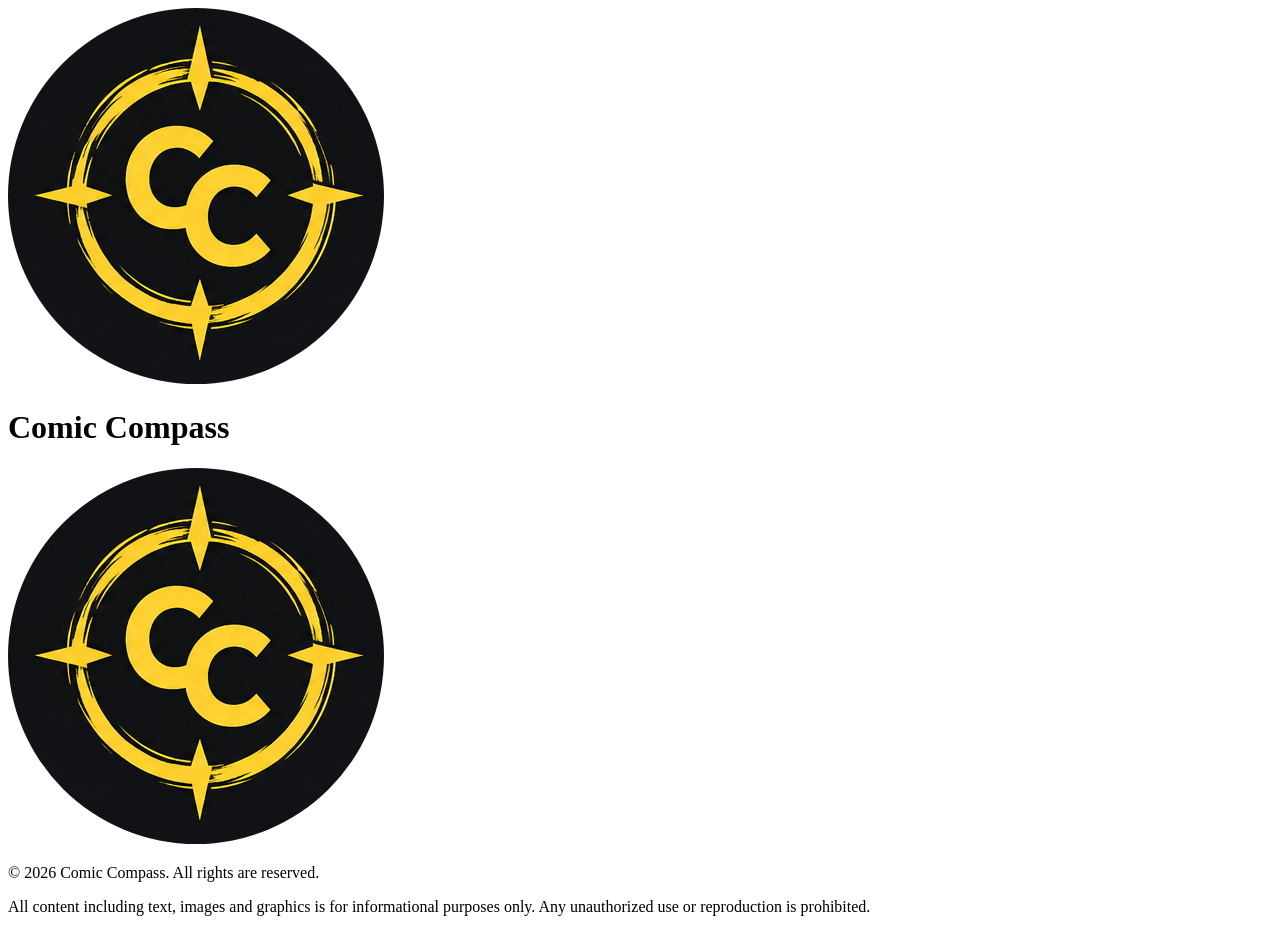
==== characters.html @ d15961dc "Base pages created" ====
<!DOCTYPE html>
<html lang="en">
<head>
    <meta charset="UTF-8">
    <meta name="viewport" content="width=device-width, initial-scale=1.0">
    <title>Characters - Comic Compass</title>
    <link rel="stylesheet" href="CSS/style.css">
    <script src="JS/navigation.js" defer></script>
</head>
<body>
    <header>
        <div class="logo-title">
           <img src="images/ComicCompass_Logo.png" alt="Comic Compass Logo">
            <h1>Comic Compass</h1> 
        </div>
    </header>

    <main>

    </main>

    <footer>
        <img src="images/ComicCompass_Logo.png" alt="Comic Compass Logo">
        <p>© 2026 Comic Compass. All rights are reserved.</p>
        <p>All content including text, images and graphics is for informational purposes only. Any unauthorized use or reproduction is prohibited.</p>
    </footer>  
</body>
</html>
---- CSS/style.css ----
img {
     border-radius: 50%;
}
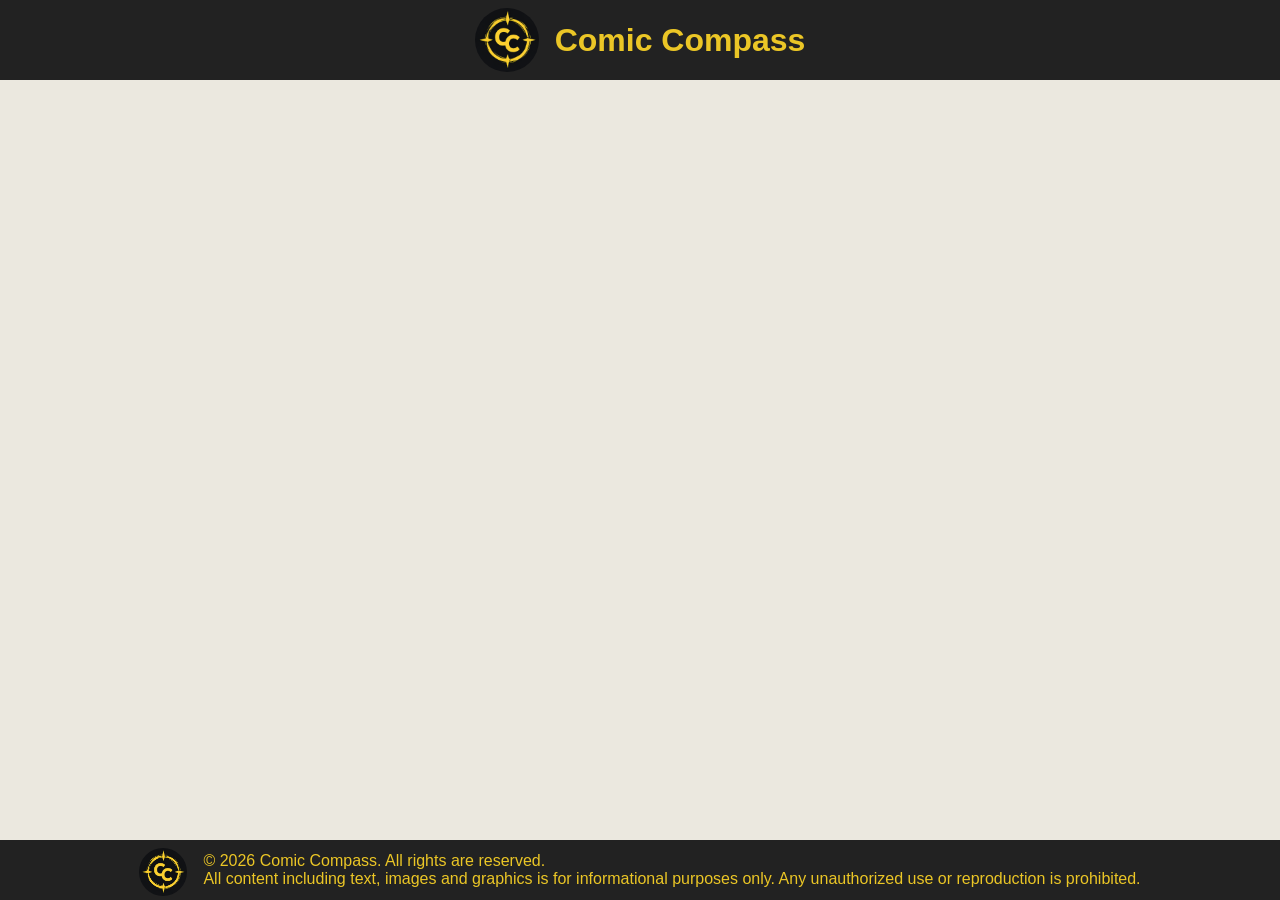
==== commit cc6f92ee: "Header and Footer content added" ====
--- a/characters.html
+++ b/characters.html
@@ -20,9 +20,16 @@
     </main>
 
     <footer>
-        <img src="images/ComicCompass_Logo.png" alt="Comic Compass Logo">
-        <p>© 2026 Comic Compass. All rights are reserved.</p>
-        <p>All content including text, images and graphics is for informational purposes only. Any unauthorized use or reproduction is prohibited.</p>
-    </footer>  
+        <div class="footer-content">
+            <div class="footer-img">
+                <img src="images/ComicCompass_Logo.png" alt="Comic Compass Logo">
+            </div>
+
+            <div class="footer-txt">
+                <p>© 2026 Comic Compass. All rights are reserved.</p>
+                <p>All content including text, images and graphics is for informational purposes only. Any unauthorized use or reproduction is prohibited.</p> 
+            </div>         
+        </div>
+    </footer>    
 </body>
 </html>
--- a/CSS/style.css
+++ b/CSS/style.css
@@ -1,3 +1,50 @@
-img {
-     border-radius: 50%;
-}+* {
+    padding: 0;
+    margin: 0;
+    font-family: Arial, Helvetica, sans-serif;
+}
+
+body {
+    background-color: #EBE8DF;
+    margin: 0;
+    min-height: 100dvh; /* Dynamic viewport height to prevent mobile browser glitches */
+    display: grid;
+    grid-template-rows: auto 1fr auto; /* Header, Main Content, Footer */
+}
+
+.logo-title {
+    background-color: #222222;
+    color: #EBC626;   
+    display: flex;
+    align-items: center;
+    justify-content: center;
+    gap: 1rem; 
+}
+
+.logo-title img {
+    border-radius: 50%;
+    margin-top: 0.5rem;
+    margin-bottom: 0.5rem;
+    height: 4rem;
+    width: 4rem;
+}
+
+footer {
+    background-color: #222222;
+    color: #EBC626;
+}
+
+footer img {
+    margin-top: 0.5rem;
+    border-radius: 50%;
+    height: 3rem;
+    width: 3rem;
+}
+
+.footer-content {
+    display: flex;
+    align-items: center;
+    justify-content: center;
+    gap: 1rem;
+}
+
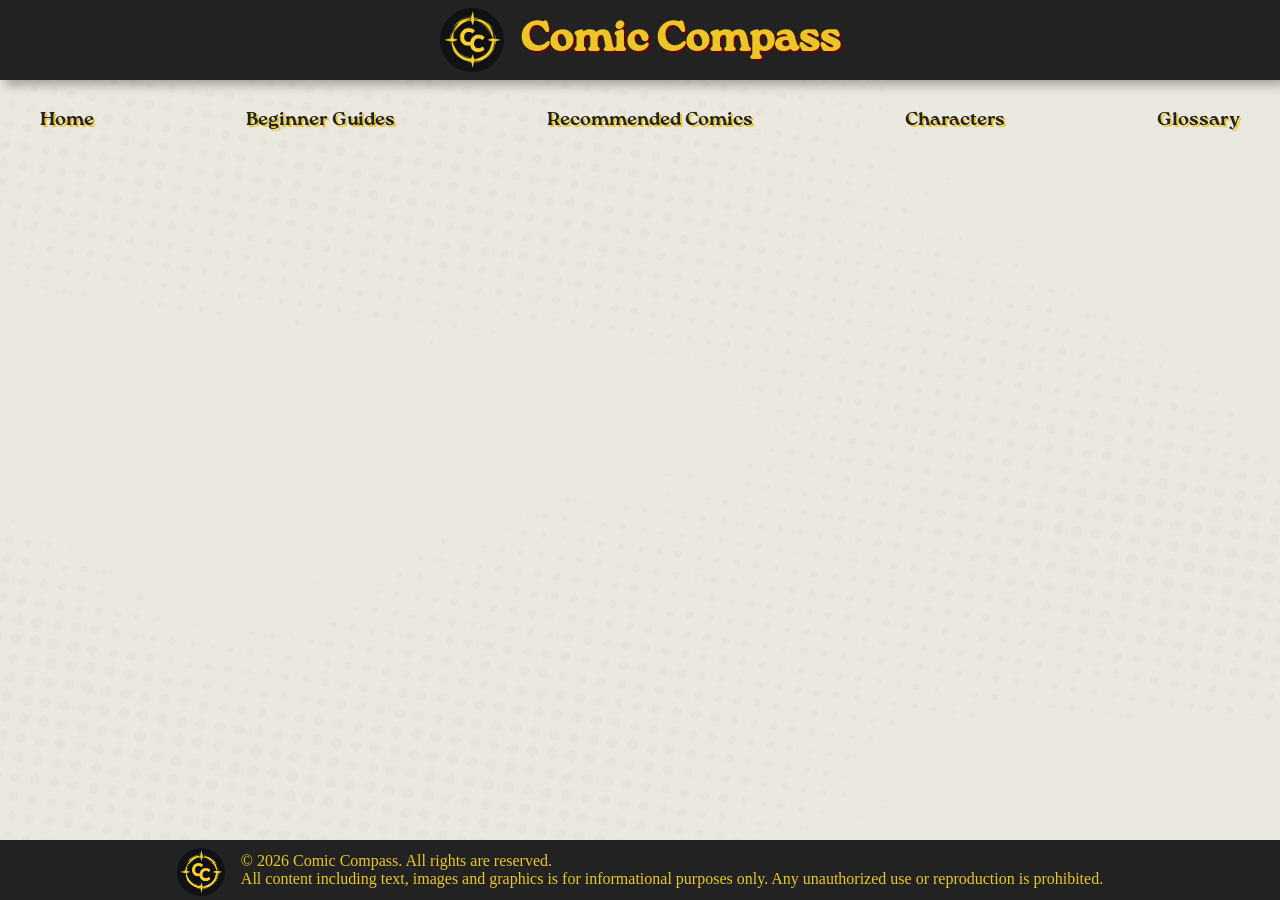
==== commit b447e170: "Nav and Home Page Implemented" ====
--- a/characters.html
+++ b/characters.html
@@ -7,12 +7,17 @@
     <link rel="stylesheet" href="CSS/style.css">
     <script src="JS/navigation.js" defer></script>
 </head>
+
 <body>
+    <div class="background-img"></div>
+
     <header>
         <div class="logo-title">
            <img src="images/ComicCompass_Logo.png" alt="Comic Compass Logo">
             <h1>Comic Compass</h1> 
         </div>
+
+        <nav class="nav-bar"></nav>
     </header>
 
     <main>
--- a/CSS/style.css
+++ b/CSS/style.css
@@ -1,7 +1,31 @@
+@font-face {
+  font-family: 'RocaOneBold';
+  src: url('../assets/fonts/roca-one-bold.ttf') format('truetype');
+}
+
+@font-face {
+  font-family: 'InterBlack';
+  src: url('../assets/fonts/Inter-Black.woff2') format('woff2');
+}
+
+@font-face {
+  font-family: 'InterMedium';
+  src: url('../assets/fonts/Inter-Medium.woff2') format('woff2');
+}
+
+@font-face {
+  font-family: 'InterRegular';
+  src: url('../assets/fonts/Inter-Regular.woff2') format('woff2');
+}
+
+@font-face {
+  font-family: 'InterSemiBold';
+  src: url('../assets/fonts/Inter-SemiBold.woff2') format('woff2');
+}
+
 * {
     padding: 0;
     margin: 0;
-    font-family: Arial, Helvetica, sans-serif;
 }
 
 body {
@@ -12,13 +36,30 @@
     grid-template-rows: auto 1fr auto; /* Header, Main Content, Footer */
 }
 
+.background-img {
+    opacity: 2%;
+    position: fixed;
+    top: 0;
+    left: 0;
+    width: 100vw;
+    height: 100vh;
+    background-image: url("../images/279.jpg");
+    background-size: cover;
+    background-position: center;
+    z-index: -1;
+}
+
 .logo-title {
     background-color: #222222;
+    font-size: 1.3rem;
+    font-family: 'RocaOneBold', sans-serif;
+    text-shadow: 2px 2px 0 #6b0000;
     color: #EBC626;   
     display: flex;
     align-items: center;
     justify-content: center;
     gap: 1rem; 
+    box-shadow: 5px 5px 10px rgba(0, 0, 0, 0.3);
 }
 
 .logo-title img {
@@ -27,6 +68,100 @@
     margin-bottom: 0.5rem;
     height: 4rem;
     width: 4rem;
+}
+
+.nav-bar {
+    margin-top: 1rem;
+    margin-bottom: 2rem;
+    display: flex;
+    justify-content: center;
+    gap: 7rem;
+}
+
+.nav-link {
+    position: relative;
+    text-decoration: none;
+    font-family: 'RocaOneBold', sans-serif;
+    font-size: 1.2rem;
+    color: #222222;
+    text-shadow: 2px 2px 0 #EBC626;
+    display: inline-block;
+    padding: 10px 20px; 
+    border-radius: 20px;
+    
+}
+
+/* Hidden bubble
+/
+/
+/
+/
+/
+/
+/
+/ */
+.nav-link::before {
+    content: "";
+    position: absolute;
+
+    width: 180px;
+    height: 100px;
+
+    background-image: url("../images/SpeechBubble.png");
+    background-size: contain;
+    background-repeat: no-repeat;
+    background-position: center;
+
+    top: 50%;
+    left: 50%;
+    transform: translate(-50%, -50%) scale(0);
+
+    opacity: 0;
+    transition: 0.2s ease;
+
+    z-index: -1;
+}
+
+/* Show bubble on hover */
+.nav-link:hover::before {
+    opacity: 1;
+    transform: translate(-50%, -50%) scale(1);
+}
+/*
+/
+/
+/
+/
+/
+/
+*/
+
+
+#hero-home {
+    padding: 2rem;
+    display: flex;
+    align-items: center;
+    justify-content: center;
+    gap: 3rem;
+}
+
+#home-img img {
+    margin-top: 0.5rem;
+    margin-right: 0.5rem;
+    height: auto;
+    width: 30rem;
+}
+
+.hero-bold {
+    font-family: 'InterBlack', sans-serif;
+    font-size: 2.5rem;
+    margin-bottom: 1rem;
+}
+
+.hero-normal {
+    font-family: 'InterMedium', sans-serif;
+    font-size: 1.5rem;
+    margin-bottom: 1rem;
 }
 
 footer {
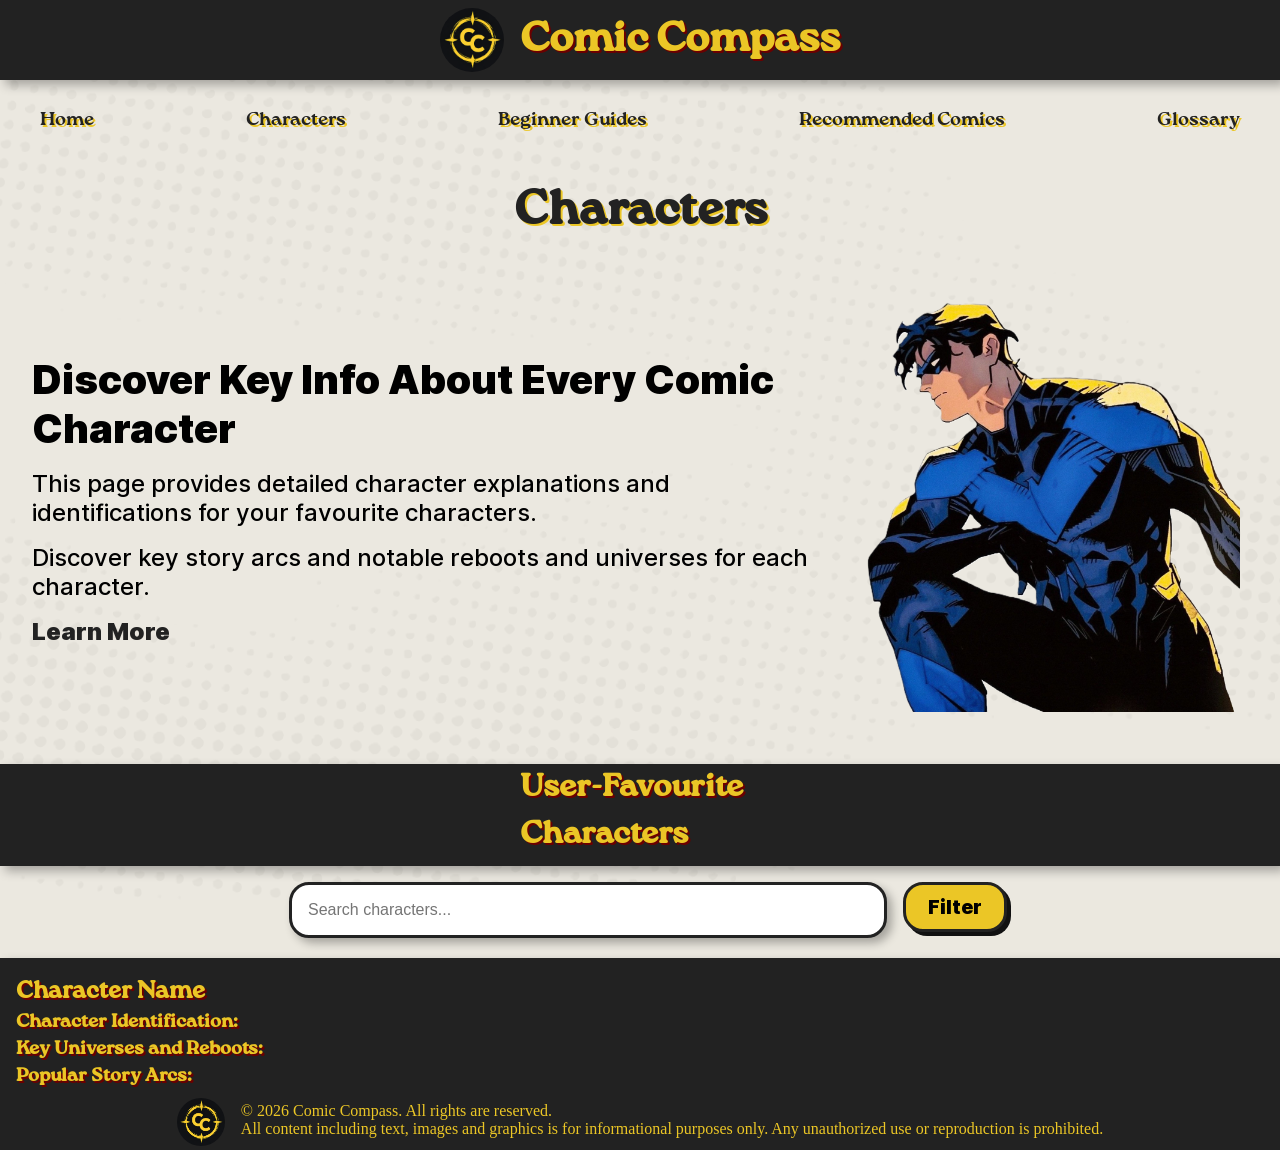
==== commit ab17c650: "All 5 pages visually designed with 2 features added" ====
--- a/characters.html
+++ b/characters.html
@@ -18,10 +18,76 @@
         </div>
 
         <nav class="nav-bar"></nav>
+
+        <section>
+
+            <h2 class="heading-style-2" id="char-pg-title">Characters</h2>
+
+            <div class="hero-section" id="hero-home">
+
+                <div class="hero-txt" id="home-txt">
+                    <p class="hero-bold">Discover Key Info About Every Comic Character</p>
+                    <p class="hero-normal">This page provides detailed character explanations and identifications for your favourite characters.</p> 
+                    <p class="hero-normal">Discover key story arcs and notable reboots and universes for each character.</p>
+                    <a href="index.html">Learn More</a>
+                </div>  
+
+                <div class="hero-img" id="charsPage-img">
+                    <img src="images/nightwing.png" alt="Nightwing Pose Image">
+                </div>
+            </div>
+        </section>
     </header>
 
     <main>
 
+        <section class="popular-chars">
+            <div class="container1">
+                <div id="pop-chars-title">
+                    <h2 class="heading-style-1">User-Favourite Characters</h2>
+                </div>
+
+                <div class="card-grid">
+                    <div class="card">
+                        <div class="card-img">                    
+                        </div>
+                        <h3></h3>
+                    </div>
+                </div>
+            </div>
+        </section>
+
+        <section class="character-tools">
+            <div class="search-bar">
+                <input class="search-input" type="text" placeholder="Search characters...">
+
+                <div class="filter-buttons">
+                    <button>Filter</button>
+                </div>
+            </div>
+        </section>
+
+        <section class="character-id">
+            <div class="container">
+                <div class="character-card">
+                    <div class="char-name">
+                        <h2>Character Name</h2>
+                    </div>
+
+                    <div class="char-id-title">
+                        <h3>Character Identification:</h3>
+                    </div>
+
+                    <div class="key-universes">
+                        <h3>Key Universes and Reboots:</h3>
+                    </div>
+
+                    <div class="story-arcs">
+                        <h3>Popular Story Arcs:</h3>
+                    </div>
+                </div>
+            </div>
+        </section>
     </main>
 
     <footer>
--- a/CSS/style.css
+++ b/CSS/style.css
@@ -37,7 +37,7 @@
 }
 
 .background-img {
-    opacity: 2%;
+    opacity: 3%;
     position: fixed;
     top: 0;
     left: 0;
@@ -136,9 +136,11 @@
 /
 */
 
+/* Home Page & Partial Universal Styling */
 
 #hero-home {
     padding: 2rem;
+    margin-bottom: 1rem;
     display: flex;
     align-items: center;
     justify-content: center;
@@ -164,6 +166,46 @@
     margin-bottom: 1rem;
 }
 
+#home-txt a {
+    text-decoration: none;
+    color: #222222;
+    font-family: 'InterBlack', sans-serif;
+    font-size: 1.5rem;
+}
+
+.container1 {
+    background-color: #222222;
+    box-shadow: 5px 5px 10px rgba(0, 0, 0, 0.3);
+    margin-bottom: 1rem;
+    height: auto;
+    display: flex;
+    justify-content: center;
+    align-items: center;
+}
+
+.container2 {
+    background-color: none;
+    height: auto;
+    padding-left: 0.5rem;
+    margin-bottom: 1rem;
+}
+
+.heading-style-1 {
+    font-family: 'RocaOneBold', sans-serif;
+    font-size: 2rem;
+    color: #EBC626;
+    text-shadow: 2px 2px 0 #6b0000;
+    margin-bottom: 0.5rem;
+}
+
+.heading-style-2 {
+    font-family: 'RocaOneBold', sans-serif;
+    font-size: 2rem;
+    color: #222222;
+    text-shadow: 2px 2px 0 #EBC626;
+    margin-bottom: 0.5rem;
+}
+
 footer {
     background-color: #222222;
     color: #EBC626;
@@ -183,3 +225,255 @@
     gap: 1rem;
 }
 
+/*/////////////////////////////////////////////*/
+
+
+/* Characters Page & Partial Universal Styling */
+
+#char-pg-title {
+    font-size: 3rem;
+    display: flex;
+    justify-content: center;
+}
+
+#charsPage-img img {
+    margin-top: 0.5rem;
+    margin-right: 0.5rem;
+    height: auto;
+    width: 24rem;
+}
+
+#pop-chars-title {
+    width: 15rem;
+}
+
+.search-bar {
+    display: flex;
+    justify-content: center;
+    gap: 16px;
+}
+
+.search-input {
+    width: 35rem;
+    padding: 16px;
+    border: 3px solid #222222;
+    border-radius: 20px;
+    box-shadow: 5px 5px 10px rgba(0, 0, 0, 0.3);
+    font-size: 1rem;
+    margin-left: 1rem;
+    margin-bottom: 20px;
+}
+
+.filter-buttons {
+    display: flex;
+    gap: 16px;
+    flex-wrap: wrap;
+}
+
+.filter-buttons button {
+    background: #EBC626;
+    border: 3px solid #222222;
+    border-radius: 20px;
+    height: 50px;
+    padding: 12px 22px;
+    font-family: 'InterBlack', sans-serif;
+    font-size: 1.2rem;
+    cursor: pointer;
+    box-shadow: 4px 4px 0 #111;
+    display: flex;
+    justify-content: center;
+    align-items: center;
+}
+
+.container {
+    background-color: #222222;
+    box-shadow: 5px 5px 10px rgba(0, 0, 0, 0.3);
+    height: auto;
+}
+
+.character-card  {
+    padding-top: 1rem;
+    margin-left: 1rem;
+    font-family: 'RocaOneBold', sans-serif;
+    color: #EBC626;
+    text-shadow: 2px 2px 0 #6b0000;
+}
+/*/////////////////////////////////////////////*/
+
+
+/* Beginner Guides Page & Partial Universal Styling */
+#hero-guides {
+    background-color: #222222;
+    color: #EBC626;
+    padding: 2rem;
+    margin-bottom: 1rem;
+    margin-top: 1rem;
+    margin-right: 2rem;
+    display: flex;
+    align-items: center;
+    justify-content: center;
+    gap: 3rem;
+    box-shadow: 5px 5px 10px rgba(0, 0, 0, 0.3);
+}
+
+#guidesPage-img img {
+    margin-top: 0.5rem;
+    margin-right: 0.5rem;
+    height: auto;
+    width: 20rem;   
+}
+
+#hero-guides a {
+    color: #EBC626;
+}
+
+#guides-container {
+    display: flex;
+    justify-content: center;
+    align-items: center;
+}
+
+.guides-tools {
+    background-color: #222222;
+    padding-top: 2rem;
+}
+
+.char-guide {
+    background-color: #222222;
+}
+
+#guide-name {
+    display: flex;
+    justify-content: center;
+    align-items: center;
+}
+/*/////////////////////////////////////////////*/
+
+
+/* Recommendations Page & Partial Universal Styling */
+#hero-recommend {
+    padding: 2rem;
+    margin-bottom: 1rem;
+    display: flex;
+    align-items: center;
+    justify-content: center;
+    gap: 3rem;
+}
+
+#recommend-img img {
+    margin-top: 0.5rem;
+    margin-right: 0.5rem;
+    height: auto;
+    width: 33rem;
+}
+
+#recommend-container {
+    padding-left: 2rem;
+    height: auto;
+}
+
+#recommend-container h2 {
+    width: 10rem;
+}
+
+.grid-container {
+    background-color: #222222;
+    box-shadow: 5px 5px 10px rgba(0, 0, 0, 0.3);
+    margin-bottom: 1rem;
+    height: auto;
+}
+
+#r-grid-heading {
+    display: flex;
+    justify-content: center;
+    align-items: center;
+}
+
+#r-list-title {
+    font-family: 'RocaOneBold', sans-serif;
+    font-size: 1.2rem;
+    color: #EBC626;
+    text-shadow: 2px 2px 0 #6b0000;
+    margin-bottom: 0.5rem;   
+    margin-left: 2rem; 
+}
+/*/////////////////////////////////////////////*/
+
+/* Glossary Page & Partial Universal Styling */
+#hero-glossary {
+    background-color: #222222;
+    color: #EBC626;
+    padding: 2rem;
+    margin-bottom: 1rem;
+    margin-top: 1rem;
+    margin-left: 2rem;
+    display: flex;
+    align-items: center;
+    justify-content: center;
+    gap: 3rem;
+    box-shadow: 5px 5px 10px rgba(0, 0, 0, 0.3);
+}
+
+#glossaryPage-img img {
+    margin-top: 0.5rem;
+    margin-right: 0.5rem;
+    height: auto;
+    width: 13rem;   
+}
+
+#glossaryPage-img-radiant img {
+    margin-top: 0.5rem;
+    margin-right: 0.5rem;
+    height: auto;
+    width: 20rem;    
+}
+
+#hero-glossary a {
+    display: flex;
+    color: #EBC626;
+    justify-content: right;
+    align-items: 0;
+}
+
+.glossary-term-section {
+    padding: 1rem 2rem 2rem;
+}
+
+.glossary-term-grid {
+    display: flex;
+    justify-content: center;
+    flex-wrap: wrap;
+    gap: 2rem 5rem;
+}
+
+.glossary-term {
+    background-color: #888888;
+    color: #EBE8DF;
+    border: none;
+    border-radius: 8px;
+    padding: 0.5rem 2rem;
+    font-family: 'RocaOneBold', sans-serif;
+    font-size: 1.3rem;
+    text-shadow: 2px 2px 0 #222222;
+    cursor: pointer;
+}
+
+.glossary-term:hover {
+    background-color: #222222;
+    color: #EBC626;
+}
+
+.glossary-container {
+    display: flex;
+    justify-content: center;
+    align-items: center;
+    background-color: #222222;
+    box-shadow: 5px 5px 10px rgba(0, 0, 0, 0.3);
+    height: auto;
+}
+
+.glossary-container h2 {
+    font-size: 2rem;
+}
+
+/*/////////////////////////////////////////////*/
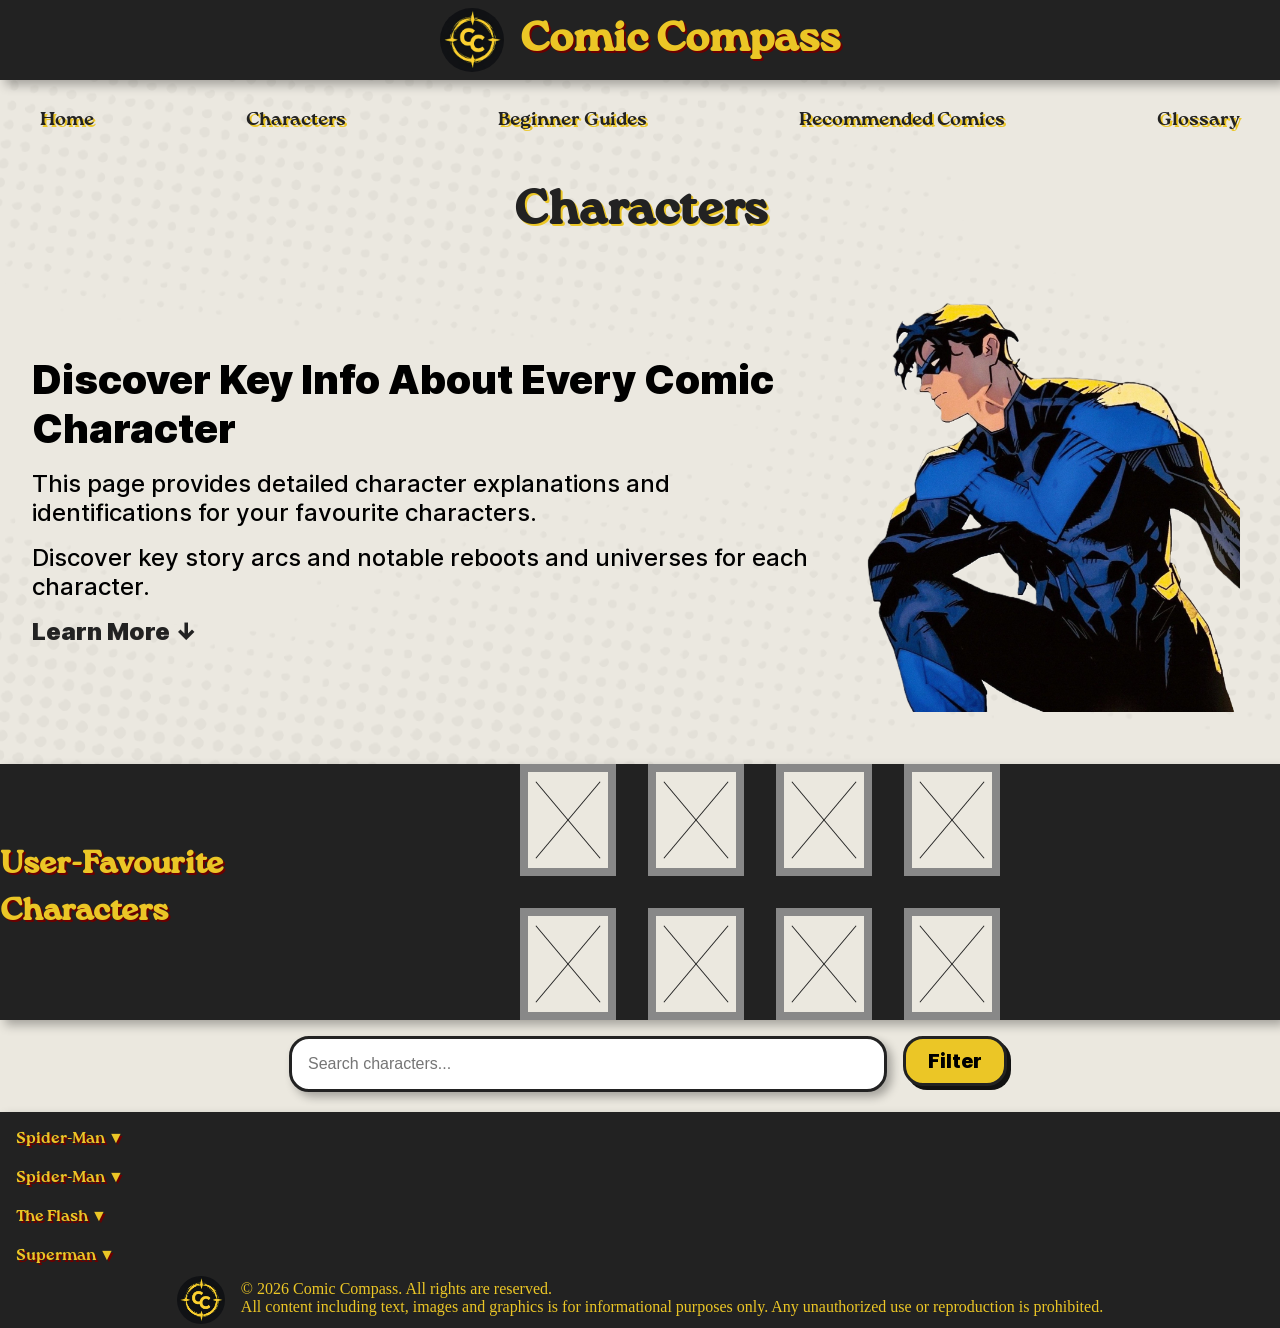
==== commit 56bc2e1c: "All page features complete with 1 page of responsive design left" ====
--- a/characters.html
+++ b/characters.html
@@ -6,6 +6,9 @@
     <title>Characters - Comic Compass</title>
     <link rel="stylesheet" href="CSS/style.css">
     <script src="JS/navigation.js" defer></script>
+    <script src="JS/characters.js" defer></script>
+    <script src="JS/search&filter.js" defer></script>
+    <script src="JS/accordion.js" defer></script>
 </head>
 
 <body>
@@ -29,7 +32,7 @@
                     <p class="hero-bold">Discover Key Info About Every Comic Character</p>
                     <p class="hero-normal">This page provides detailed character explanations and identifications for your favourite characters.</p> 
                     <p class="hero-normal">Discover key story arcs and notable reboots and universes for each character.</p>
-                    <a href="index.html">Learn More</a>
+                    <p id="start-btn1">Learn More &darr;</p>
                 </div>  
 
                 <div class="hero-img" id="charsPage-img">
@@ -47,45 +50,32 @@
                     <h2 class="heading-style-1">User-Favourite Characters</h2>
                 </div>
 
-                <div class="card-grid">
-                    <div class="card">
-                        <div class="card-img">                    
-                        </div>
-                        <h3></h3>
-                    </div>
+                <div class="card-grid" id="pop-char-grid">
+
                 </div>
             </div>
         </section>
 
         <section class="character-tools">
             <div class="search-bar">
-                <input class="search-input" type="text" placeholder="Search characters...">
+                <input class="search-input" type="text" data-search-item=".character-item" placeholder="Search characters...">
 
                 <div class="filter-buttons">
-                    <button>Filter</button>
+                    <button class="filter-toggle" type="button">Filter</button>
+                </div>
+
+                <div class="filter-panel">
+                    <button type="button" data-filter="all">All</button>
+                    <button type="button" data-filter="marvel">Marvel</button>
+                    <button type="button" data-filter="dc">DC</button>
+                    <button type="button" data-filter="image-comics">Image Comics</button>
                 </div>
             </div>
         </section>
 
         <section class="character-id">
-            <div class="container">
-                <div class="character-card">
-                    <div class="char-name">
-                        <h2>Character Name</h2>
-                    </div>
+            <div class="container" id="container-char">
 
-                    <div class="char-id-title">
-                        <h3>Character Identification:</h3>
-                    </div>
-
-                    <div class="key-universes">
-                        <h3>Key Universes and Reboots:</h3>
-                    </div>
-
-                    <div class="story-arcs">
-                        <h3>Popular Story Arcs:</h3>
-                    </div>
-                </div>
             </div>
         </section>
     </main>
--- a/CSS/style.css
+++ b/CSS/style.css
@@ -34,6 +34,10 @@
     min-height: 100dvh; /* Dynamic viewport height to prevent mobile browser glitches */
     display: grid;
     grid-template-rows: auto 1fr auto; /* Header, Main Content, Footer */
+}
+
+html {
+    scroll-behavior: smooth;
 }
 
 .background-img {
@@ -62,6 +66,14 @@
     box-shadow: 5px 5px 10px rgba(0, 0, 0, 0.3);
 }
 
+.logo-title h1:hover {
+    cursor: pointer;
+}
+
+.logo-title img:hover{
+    cursor: pointer;
+}
+
 .logo-title img {
     border-radius: 50%;
     margin-top: 0.5rem;
@@ -166,9 +178,23 @@
     margin-bottom: 1rem;
 }
 
-#home-txt a {
-    text-decoration: none;
+#start-btn1 {
+    cursor: pointer;
     color: #222222;
+    font-family: 'InterBlack', sans-serif;
+    font-size: 1.5rem;
+}
+
+#start-btn2 {
+    cursor: pointer;
+    color: #EBC626;
+    font-family: 'InterBlack', sans-serif;
+    font-size: 1.5rem;
+}
+
+#start-btn:hover {
+    cursor: pointer;
+    color: #4b4b4b;
     font-family: 'InterBlack', sans-serif;
     font-size: 1.5rem;
 }
@@ -223,6 +249,144 @@
     align-items: center;
     justify-content: center;
     gap: 1rem;
+}
+
+
+
+
+
+.section-layout {
+    position: relative;
+    flex-direction: column;
+    padding: 1rem;
+}
+
+.card-grid {
+    width: 100%;
+    display: flex;
+    justify-content: space-around;
+    align-items: center;
+    gap: 2rem;
+}
+
+.card {
+    display: flex;
+    align-items: center;
+    gap: 1rem;
+    max-width: 25rem;
+    transition: transform 0.3s ease;
+    cursor: pointer;
+}
+
+.card:hover {
+    transform: scale(1.2);
+}
+
+.card h3 {
+    font-family: 'InterBlack', sans-serif;
+    font-size: 1.3rem;
+    color: #EBC626;
+}
+
+.container2 .card h3 {
+    color: #222222;
+}
+
+.card-img {
+    height: 6rem;
+    width: 5rem;
+    border: 0.5rem solid #888888;
+    background-color: #EBE8DF;
+    position: relative;
+    flex-shrink: 0;
+}
+
+.card-img::before,
+.card-img::after {
+    content: "";
+    position: absolute;
+    top: 50%;
+    left: 50%;
+    width: 125%;
+    height: 1px;
+    background-color: #222222;
+}
+
+.card-img::before {
+    transform: translate(-50%, -50%) rotate(50deg);
+}
+
+.card-img::after {
+    transform: translate(-50%, -50%) rotate(-50deg);
+}
+
+
+.page-link1 {
+    color: #EBC626;
+    cursor: pointer;
+    display: flex;
+    justify-content: right;
+    align-items: 0;
+    font-family: 'InterMedium', sans-serif;
+    font-size: 1rem;
+    margin-top: 1rem;
+}
+
+.page-link1:hover {
+    color: #836e14;
+}
+
+.page-link2 {
+    color: #222222;
+    cursor: pointer;
+    display: flex;
+    justify-content: right;
+    align-items: 0;
+    font-family: 'InterMedium', sans-serif;
+    font-size: 1rem;
+    margin-top: 1rem;
+}
+
+.page-link2:hover {
+    color: #706f6f;
+}
+
+.recommended-grid {
+    justify-content: center;
+    gap: 8rem;
+}
+
+.character-grid {
+    background-color: #888888;
+    border-radius: 10px;
+    padding: 1rem;
+    width: auto;
+}
+
+.character-grid .card-img {
+    height: 5rem;
+    width: 4rem;
+    border-width: 0.2rem;
+}
+
+#char-card {
+    transition: transform 0.3s ease;
+    cursor: pointer;
+}
+
+#char-card:hover {
+    transform: scale(1.2);
+}
+
+.lingo-section {
+    position: relative;
+    padding: 1rem;
+}
+
+.lingo-section p {
+    font-family: 'InterMedium', sans-serif;
+    font-size: 1rem;
+    margin-bottom: 0.3rem;
 }
 
 /*/////////////////////////////////////////////*/
@@ -298,6 +462,54 @@
     color: #EBC626;
     text-shadow: 2px 2px 0 #6b0000;
 }
+
+#pop-char-grid {
+    display: grid;
+    grid-template-columns: repeat(4, 1fr);
+    gap: 2rem;
+    width: fit-content;
+    margin: 0 auto;
+}
+
+
+#pop-char-grid .card {
+    justify-content: center;
+}
+
+
+
+.character-preview {
+    position: relative;
+    z-index: 1;
+}
+
+.character-tooltip {
+    display: none;
+    position: absolute;
+    left: 80%;
+    top: -50%;
+    width: 220px;
+    background: #EBE8DF;
+    color: #222222;
+    border: 3px solid #222222;
+    padding: 1rem;
+    font-family: 'InterMedium', sans-serif;
+    font-size: 0.9rem;
+    z-index: 100;
+    box-shadow: 4px 4px 0 #222222;
+}
+
+.character-preview:hover .character-tooltip {
+    display: block;
+    z-index: 10;
+}
+
+
+.character-preview:hover {
+    z-index: 50;
+}
+
+
 /*/////////////////////////////////////////////*/
 
 
@@ -347,6 +559,7 @@
     justify-content: center;
     align-items: center;
 }
+
 /*/////////////////////////////////////////////*/
 
 
@@ -396,6 +609,32 @@
     text-shadow: 2px 2px 0 #6b0000;
     margin-bottom: 0.5rem;   
     margin-left: 2rem; 
+}
+
+.recommendation-title {
+    position: relative;
+    display: inline-block;
+}
+
+.recommendation-note {
+    display: none;
+    position: absolute;
+    left: 102%;
+    top: -75%;
+    width: 220px;
+    background-color: #EBE8DF;
+    text-shadow: none;
+    color: #222222;
+    border: 3px solid #222222;
+    padding: 1rem;
+    font-family: 'InterMedium', sans-serif;
+    font-size: 0.9rem;
+    z-index: 100;
+    box-shadow: 4px 4px 0 #EBC626;
+}
+
+.recommendation-title:hover .recommendation-note {
+    display: block;
 }
 /*/////////////////////////////////////////////*/
 
@@ -477,3 +716,64 @@
 }
 
 /*/////////////////////////////////////////////*/
+
+
+
+
+
+
+
+
+
+
+
+
+
+
+
+
+.filter-panel {
+    display: none;
+    margin-top: 1rem;
+    padding: 1rem;
+    border: 3px solid #111;
+    background: white;
+}
+
+.filter-panel-open {
+    display: flex;
+    gap: 1rem;
+    flex-wrap: wrap;
+}
+
+.active-filter {
+    background: #ffd000;
+    font-weight: bold;
+}
+
+
+
+
+
+/*accordion*/
+
+.accordion-toggle {
+    width: 100%;
+    background: none;
+    border: none;
+    color: #EBC626;
+    font-family: 'RocaOneBold', sans-serif;
+    font-size: 1rem;
+    text-align: left;
+    cursor: pointer;
+    text-shadow: 2px 2px 0 #6b0000;
+}
+
+.accordion-content {
+    display: none;
+    margin-top: 1rem;
+}
+
+.accordion-content.accordion-open {
+    display: block;
+}
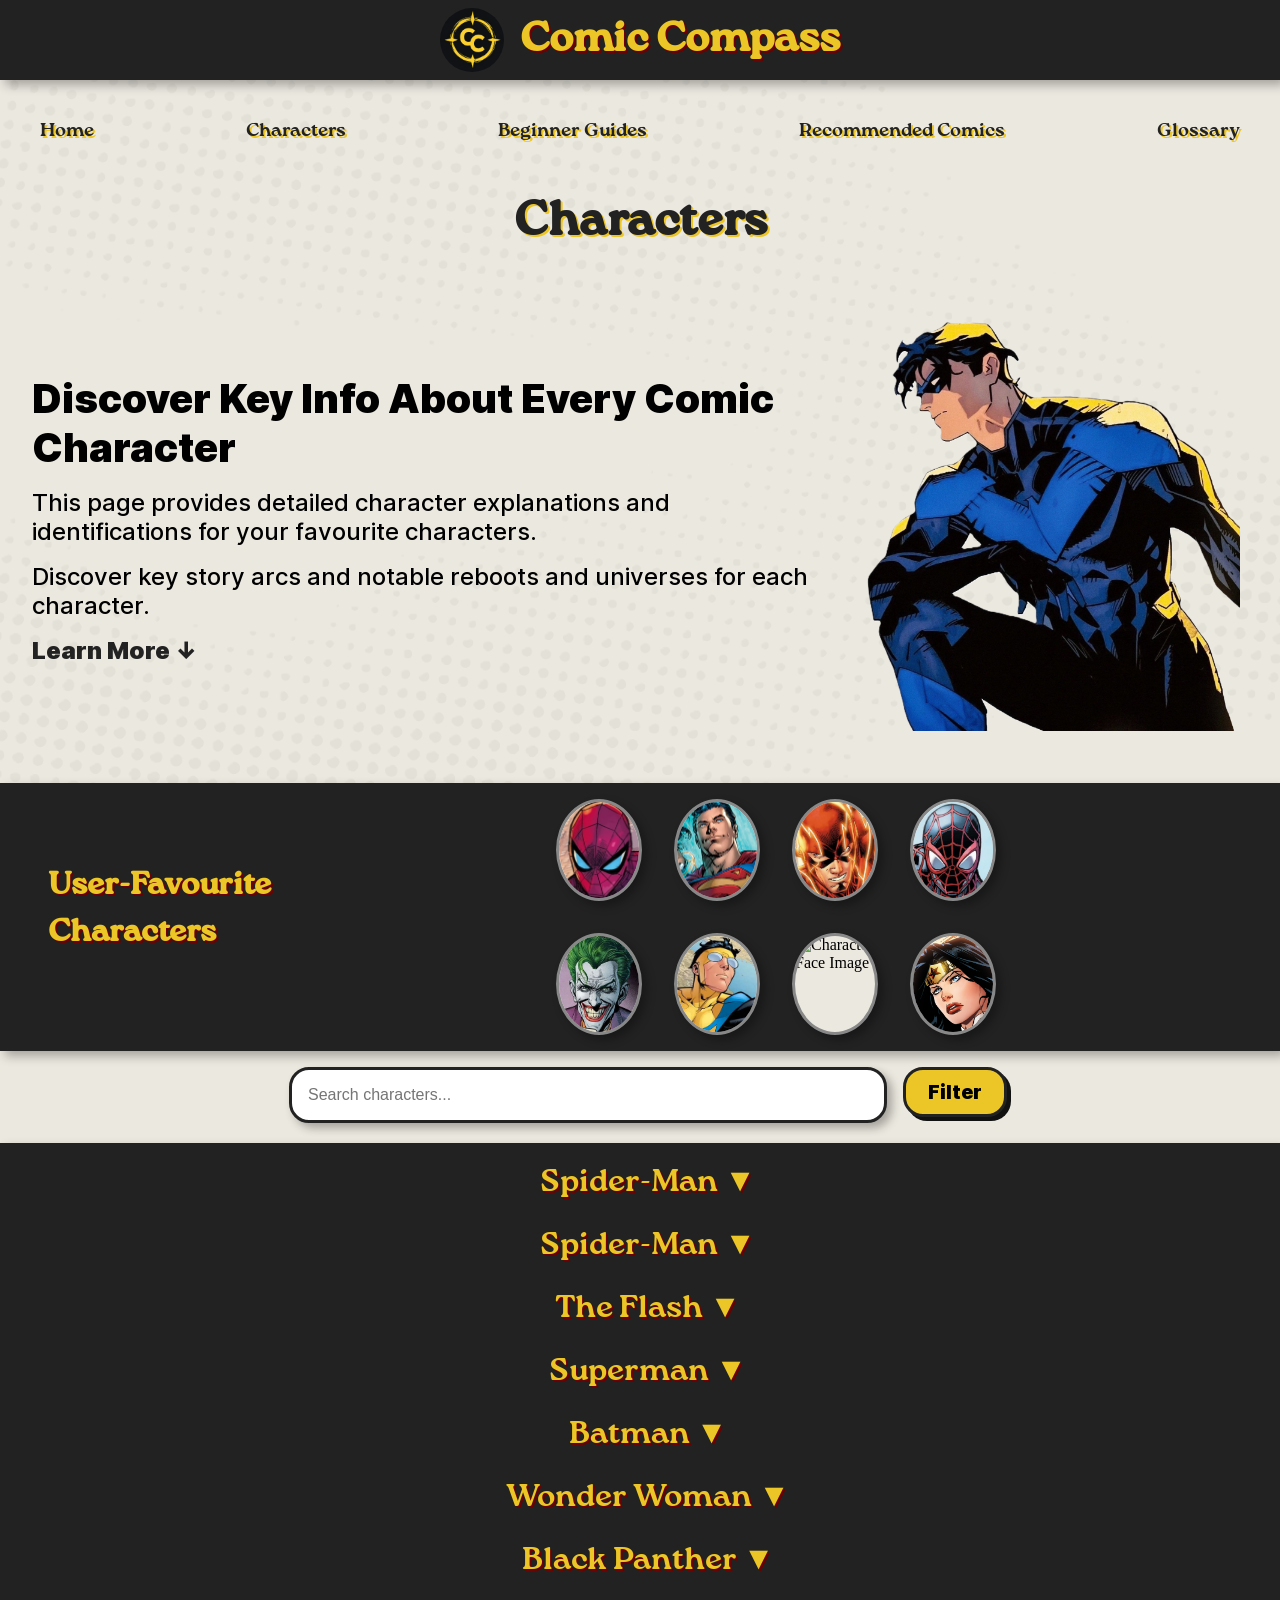
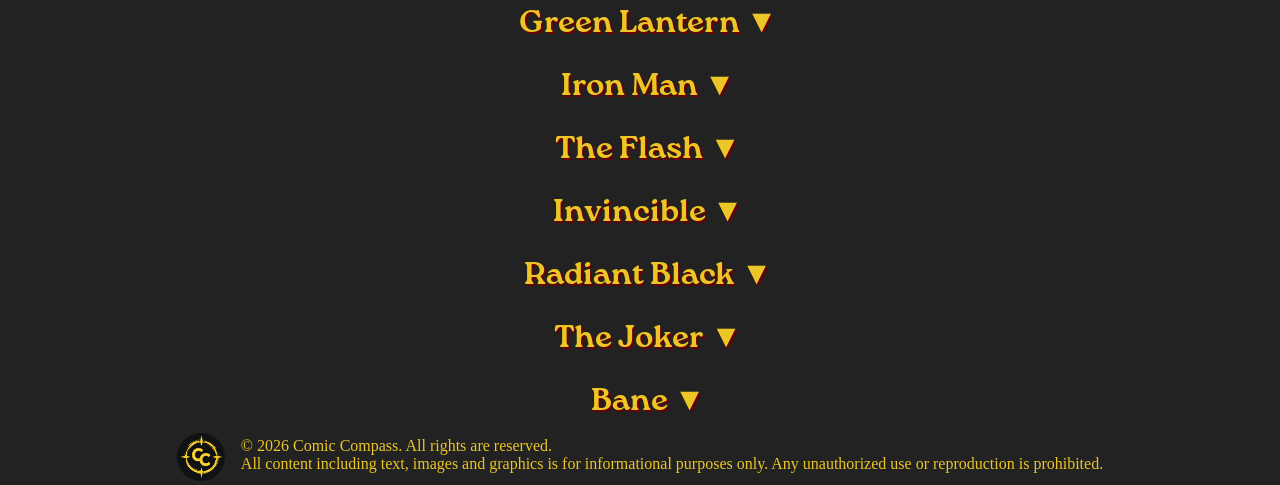
==== commit 3ea54b3d: "Tablet and Mobile Responsive Design added" ====
--- a/characters.html
+++ b/characters.html
@@ -19,6 +19,10 @@
            <img src="images/ComicCompass_Logo.png" alt="Comic Compass Logo">
             <h1>Comic Compass</h1> 
         </div>
+
+        <button class="hamburger-btn">
+            ☰
+        </button>
 
         <nav class="nav-bar"></nav>
 
@@ -69,6 +73,8 @@
                     <button type="button" data-filter="marvel">Marvel</button>
                     <button type="button" data-filter="dc">DC</button>
                     <button type="button" data-filter="image-comics">Image Comics</button>
+                    <button type="button" data-filter="superheroes">Superheroes</button>
+                    <button type="button" data-filter="villians">Villians</button>
                 </div>
             </div>
         </section>
--- a/CSS/style.css
+++ b/CSS/style.css
@@ -64,6 +64,7 @@
     justify-content: center;
     gap: 1rem; 
     box-shadow: 5px 5px 10px rgba(0, 0, 0, 0.3);
+    margin-bottom: 1.7rem;
 }
 
 .logo-title h1:hover {
@@ -80,6 +81,14 @@
     margin-bottom: 0.5rem;
     height: 4rem;
     width: 4rem;
+}
+
+.hamburger-btn {
+    display: none;
+}
+
+.hamburger-btn {
+    cursor: pointer;
 }
 
 .nav-bar {
@@ -103,15 +112,7 @@
     
 }
 
-/* Hidden bubble
-/
-/
-/
-/
-/
-/
-/
-/ */
+
 .nav-link::before {
     content: "";
     position: absolute;
@@ -134,19 +135,11 @@
     z-index: -1;
 }
 
-/* Show bubble on hover */
 .nav-link:hover::before {
     opacity: 1;
     transform: translate(-50%, -50%) scale(1);
 }
-/*
-/
-/
-/
-/
-/
-/
-*/
+
 
 /* Home Page & Partial Universal Styling */
 
@@ -192,17 +185,25 @@
     font-size: 1.5rem;
 }
 
-#start-btn:hover {
+#start-btn1:hover {
     cursor: pointer;
     color: #4b4b4b;
     font-family: 'InterBlack', sans-serif;
     font-size: 1.5rem;
 }
 
+#start-btn2:hover {
+    cursor: pointer;
+    color: #c3a41b;
+    font-family: 'InterBlack', sans-serif;
+    font-size: 1.5rem;
+}
+
 .container1 {
     background-color: #222222;
     box-shadow: 5px 5px 10px rgba(0, 0, 0, 0.3);
     margin-bottom: 1rem;
+    padding: 1rem;
     height: auto;
     display: flex;
     justify-content: center;
@@ -210,9 +211,9 @@
 }
 
 .container2 {
-    background-color: none;
-    height: auto;
-    padding-left: 0.5rem;
+    background-color: transparent;
+    height: auto;
+    padding: 1rem;
     margin-bottom: 1rem;
 }
 
@@ -221,7 +222,7 @@
     font-size: 2rem;
     color: #EBC626;
     text-shadow: 2px 2px 0 #6b0000;
-    margin-bottom: 0.5rem;
+    margin-bottom: 1rem;
 }
 
 .heading-style-2 {
@@ -229,7 +230,7 @@
     font-size: 2rem;
     color: #222222;
     text-shadow: 2px 2px 0 #EBC626;
-    margin-bottom: 0.5rem;
+    margin-bottom: 1rem;
 }
 
 footer {
@@ -251,10 +252,6 @@
     gap: 1rem;
 }
 
-
-
-
-
 .section-layout {
     position: relative;
     flex-direction: column;
@@ -293,33 +290,16 @@
 }
 
 .card-img {
+
     height: 6rem;
     width: 5rem;
-    border: 0.5rem solid #888888;
+    border: 0.2rem solid #888888;
+    border-radius: 50%;
     background-color: #EBE8DF;
+    box-shadow: 5px 5px 10px rgba(0, 0, 0, 0.3);
     position: relative;
     flex-shrink: 0;
 }
-
-.card-img::before,
-.card-img::after {
-    content: "";
-    position: absolute;
-    top: 50%;
-    left: 50%;
-    width: 125%;
-    height: 1px;
-    background-color: #222222;
-}
-
-.card-img::before {
-    transform: translate(-50%, -50%) rotate(50deg);
-}
-
-.card-img::after {
-    transform: translate(-50%, -50%) rotate(-50deg);
-}
-
 
 .page-link1 {
     color: #EBC626;
@@ -357,7 +337,7 @@
 }
 
 .character-grid {
-    background-color: #888888;
+    background-color: #222222;
     border-radius: 10px;
     padding: 1rem;
     width: auto;
@@ -374,8 +354,52 @@
     cursor: pointer;
 }
 
+
+#char-card img {
+    
+    width: 100%;
+    height: 100%;
+    object-fit: cover;
+    display: block;
+    border-radius: 50%;
+}
+
 #char-card:hover {
     transform: scale(1.2);
+}
+
+.guide-card {
+    width: 7rem;
+    height: auto;
+    border: 0.1rem solid #222222;
+    border-radius: 0%;
+    background-color: #EBE8DF;
+    position: relative;
+    flex-shrink: 0;
+}
+
+.guide-card img {
+    width: 100%;
+    height: 100%;
+    object-fit: cover;
+    display: block;
+}
+
+.reading {
+    width: 7rem;
+    height: auto;
+    border: 0.1rem solid #EBE8DF;
+    border-radius: 0%;
+    background-color: #EBE8DF;
+    position: relative;
+    flex-shrink: 0;
+}
+
+.reading img {
+    width: 100%;
+    height: 100%;
+    object-fit: cover;
+    display: block;
 }
 
 .lingo-section {
@@ -383,10 +407,14 @@
     padding: 1rem;
 }
 
+.lingo-section h2 {
+    margin-bottom: 1.5rem;
+}
+
 .lingo-section p {
     font-family: 'InterMedium', sans-serif;
-    font-size: 1rem;
-    margin-bottom: 0.3rem;
+    font-size: 1.1rem;
+    margin-bottom: 0.5rem;
 }
 
 /*/////////////////////////////////////////////*/
@@ -409,6 +437,7 @@
 
 #pop-chars-title {
     width: 15rem;
+    padding-left: 2rem;
 }
 
 .search-bar {
@@ -476,7 +505,14 @@
     justify-content: center;
 }
 
-
+#container-char {
+    width: auto;
+    height: auto;
+    display: flex;
+    justify-content: center;
+    align-items: center;
+    flex-direction: column;
+}
 
 .character-preview {
     position: relative;
@@ -504,9 +540,53 @@
     z-index: 10;
 }
 
-
 .character-preview:hover {
     z-index: 50;
+}
+
+#container-char h3 {
+    font-size: 1.5rem;
+    margin-bottom: 0.7rem;
+}
+
+.char-id-title{
+     margin-bottom: 1rem;
+}
+
+.char-id-title p {
+    font-family: 'InterMedium', sans-serif;
+    text-shadow: none;
+    padding-left: 1rem;
+    margin-bottom: 0.3rem;
+}
+
+.key-universes {
+    margin-bottom: 1rem;
+}
+
+.key-universes p {
+    font-family: 'InterMedium', sans-serif;
+    text-shadow: none;
+    padding-left: 1rem;
+    margin-bottom: 0.3rem;
+}
+
+.story-arcs {
+    margin-bottom: 1.5rem;
+}
+
+.story-arcs li {
+    font-family: 'InterMedium', sans-serif;
+    font-size: 1.2rem;
+    text-shadow: none;
+    padding-left: 1rem;
+    margin-bottom: 0.3rem;
+}
+
+.selected-card {
+    border: 4px solid #EBC626;
+    border-radius: 10px;
+    transition: 0.3s ease;
 }
 
 
@@ -558,6 +638,45 @@
     display: flex;
     justify-content: center;
     align-items: center;
+}
+
+#container-guides {
+    width: auto;
+    height: auto;
+    display: flex;
+    justify-content: center;
+    align-items: center;
+    flex-direction: column;
+}
+
+#container-guides h3 {
+    font-size: 1.5rem;
+    margin-bottom: 0.7rem;
+}
+
+.char-intro {
+    margin-bottom: 1rem;
+}
+
+.char-intro p {
+    font-family: 'InterMedium', sans-serif;
+    font-size: 1.1rem;
+    text-shadow: none;
+    padding-left: 1rem;
+    margin-bottom: 0.3rem;
+}
+
+.beginner-guide {
+    padding: 1.3rem;
+    margin-bottom: 2rem;
+}
+
+.beginner-guide li {
+    font-family: 'InterMedium', sans-serif;
+    font-size: 1.2rem;
+    text-shadow: none;
+    padding-left: 1rem;
+    margin-bottom: 1rem;
 }
 
 /*/////////////////////////////////////////////*/
@@ -763,8 +882,7 @@
     border: none;
     color: #EBC626;
     font-family: 'RocaOneBold', sans-serif;
-    font-size: 1rem;
-    text-align: left;
+    font-size: 2rem;
     cursor: pointer;
     text-shadow: 2px 2px 0 #6b0000;
 }
@@ -776,4 +894,434 @@
 
 .accordion-content.accordion-open {
     display: block;
+}
+
+
+
+/* ================================================= */
+/* TABLET RESPONSIVE DESIGN */
+/* ================================================= */
+
+@media (max-width: 768px) {
+
+    /* ===================================== */
+    /* GLOBAL */
+    /* ===================================== */
+
+    .nav-bar {
+        gap: 1.5rem;
+        margin-bottom: 1rem;
+    }
+
+    .nav-link {
+        font-size: 1rem;
+        padding: 8px 16px;
+    }
+
+    .heading-style-1 {
+        font-size: 1.8rem;
+    }
+
+    .heading-style-2 {
+        font-size: 1.8rem;
+    }
+
+    .card-grid {
+        gap: 1rem;
+    }
+
+    .card {
+        max-width: 16rem;
+    }
+
+    .card h3 {
+        font-size: 1rem;
+    }
+
+    .card-img {
+        width: 4rem;
+        height: 5rem;
+    }
+
+    .footer-content {
+        flex-wrap: wrap;
+        text-align: center;
+    }
+
+    .search-bar {
+        flex-wrap: wrap;
+    }
+
+    .search-input {
+        width: 15rem;
+        height: auto;
+    }
+
+    /* ===================================== */
+    /* HOME PAGE */
+    /* ===================================== */
+
+    #hero-home {
+        padding: 1rem;
+        gap: 1rem;
+    }
+
+    #home-img img {
+        width: 22rem;
+    }
+
+    .hero-bold {
+        font-size: 2rem;
+    }
+
+    .hero-normal {
+        font-size: 1.1rem;
+    }
+
+    .recommended-grid {
+        gap: 3rem;
+    }
+
+    /* Popular Characters Section */
+
+    .character-grid {
+        display: grid;
+        grid-template-columns: repeat(4, auto);
+        justify-content: center;
+        gap: 1rem;
+    }
+
+    .guide-card {
+        width: 5rem;
+        height: auto;
+    }
+
+    .reading {
+        width: 5rem;
+        height: auto;
+    }
+
+    /* ===================================== */
+    /* CHARACTERS PAGE */
+    /* ===================================== */
+
+    #char-pg-title {
+        font-size: 2.5rem;
+    }
+
+    #charsPage-img img {
+        width: 18rem;
+    }
+
+    #pop-chars-title {
+        width: 10rem;
+    }
+
+    .character-card {
+        padding-right: 1rem;
+    }
+
+    /* ===================================== */
+    /* BEGINNER GUIDES PAGE */
+    /* ===================================== */
+
+    #hero-guides {
+        gap: 1rem;
+        padding: 1rem;
+    }
+
+    #guidesPage-img img {
+        width: 14rem;
+    }
+
+    #guides-container {
+        padding: 1rem;
+    }
+
+    /* ===================================== */
+    /* RECOMMENDATIONS PAGE */
+    /* ===================================== */
+
+    #hero-recommend {
+        gap: 1rem;
+        padding: 1rem;
+    }
+
+    #recommend-img img {
+        width: 22rem;
+    }
+
+    #recommend-container {
+        padding-left: 1rem;
+    }
+
+    .grid-container {
+        padding: 1rem;
+    }
+
+    /* ===================================== */
+    /* GLOSSARY PAGE */
+    /* ===================================== */
+
+    #hero-glossary {
+        gap: 1rem;
+        padding: 1rem;
+        margin-left: 1rem;
+        margin-right: 1rem;
+    }
+
+    #glossaryPage-img img {
+        width: 10rem;
+    }
+
+    #glossaryPage-img-radiant img {
+        width: 14rem;
+    }
+
+    .glossary-term-grid {
+        gap: 1rem 2rem;
+    }
+
+    .glossary-term {
+        font-size: 1rem;
+        padding: 0.5rem 1rem;
+    }
+
+    .glossary-container {
+        padding: 1rem;
+    }
+}
+
+/* ================================================= */
+/* MOBILE RESPONSIVE DESIGN */
+/* ================================================= */
+
+@media (max-width: 480px) {
+
+    /* ===================================== */
+    /* GLOBAL */
+    /* ===================================== */
+
+    .logo-title {
+        flex-direction: column;
+        gap: 0.5rem;
+        padding: 0.5rem;
+        text-align: center;
+    }
+
+    .logo-title h1 {
+        font-size: 2rem;
+    }
+
+    .hamburger-btn {
+        display: block;
+        font-size: 2rem;
+        background: none;
+        border: none;
+        cursor: pointer;
+        margin: 0 auto;
+    }
+
+    .nav-bar {
+        display: none;
+        flex-direction: column;
+        align-items: center;
+        gap: 1rem;
+    }
+
+    .nav-bar.nav-open {
+        display: flex;
+    }
+
+    .nav-bar {
+        gap: 1rem;
+        flex-wrap: wrap;
+        justify-content: center;
+    }
+
+    .nav-link {
+        width: 40%;
+        text-align: center;
+        font-size: 1rem;
+    }
+
+    .heading-style-1,
+    .heading-style-2 {
+        font-size: 1.5rem;
+        text-align: center;
+    }
+
+    .card-grid {
+        flex-direction: column;
+        align-items: center;
+    }
+
+    .card {
+        width: 90%;
+        justify-content: center;
+    }
+
+    .card h3 {
+        font-size: 1rem;
+    }
+
+    .search-bar {
+        flex-direction: column;
+        align-items: center;
+    }
+
+    .search-input {
+        width: 12rem;
+        height: 1rem;
+        margin-bottom: 0;
+    }
+
+    .filter-buttons {
+        justify-content: center;
+        margin-bottom: 1rem;
+    }
+
+    .page-link1,
+    .page-link2 {
+        justify-content: center;
+    }
+
+    .footer-content {
+        flex-direction: column;
+        text-align: center;
+    }
+
+    /* ===================================== */
+    /* HOME PAGE */
+    /* ===================================== */
+
+    #hero-home {
+        flex-direction: column;
+        text-align: center;
+        gap: 1rem;
+    }
+
+    #home-img img {
+        width: 16rem;
+    }
+
+    .hero-bold {
+        font-size: 1.8rem;
+    }
+
+    .hero-normal {
+        font-size: 1rem;
+    }
+
+    .recommended-grid {
+        flex-direction: column;
+        gap: 2rem;
+    }
+
+    .character-grid {
+        display: grid;
+        grid-template-columns: repeat(2, auto);
+        justify-content: center;
+        gap: 1rem;
+    }
+
+    /* ===================================== */
+    /* CHARACTERS PAGE */
+    /* ===================================== */
+
+    #char-pg-title {
+        font-size: 2rem;
+    }
+
+    #charsPage-img img {
+        width: 14rem;
+    }
+
+    .character-card {
+        margin-left: 0.5rem;
+        margin-right: 0.5rem;
+    }
+
+    .character-tooltip {
+        width: 10rem;
+        font-size: 0.8rem;
+    }
+
+    #pop-char-grid {
+        display: grid;
+        grid-template-columns: repeat(2, 1fr);
+        gap: 2rem;
+        width: fit-content;
+        margin: 0 auto;
+    }
+
+    /* ===================================== */
+    /* BEGINNER GUIDES PAGE */
+    /* ===================================== */
+
+    #hero-guides {
+        flex-direction: column;
+        text-align: center;
+    }
+
+    #guidesPage-img img {
+        width: 12rem;
+    }
+
+    #guides-container {
+        padding: 0.5rem;
+    }
+
+    /* ===================================== */
+    /* RECOMMENDATIONS PAGE */
+    /* ===================================== */
+
+    #hero-recommend {
+        flex-direction: column;
+        text-align: center;
+    }
+
+    #recommend-img img {
+        width: 16rem;
+    }
+
+    .recommended-list {
+        padding: 0.5rem;
+    }
+
+    .recommendation-note {
+        width: 10rem;
+        font-size: 0.8rem;
+    }
+
+    /* ===================================== */
+    /* GLOSSARY PAGE */
+    /* ===================================== */
+
+    #hero-glossary {
+        flex-direction: column;
+        text-align: center;
+        margin: 0.5rem;
+    }
+
+    #glossaryPage-img img {
+        width: 8rem;
+    }
+
+    #glossaryPage-img-radiant img {
+        width: 12rem;
+    }
+
+    .glossary-term-grid {
+        gap: 1rem;
+    }
+
+    .glossary-term {
+        width: 80%;
+        font-size: 1rem;
+    }
+
+    .glossary-container {
+        padding: 0.5rem;
+    }
 }
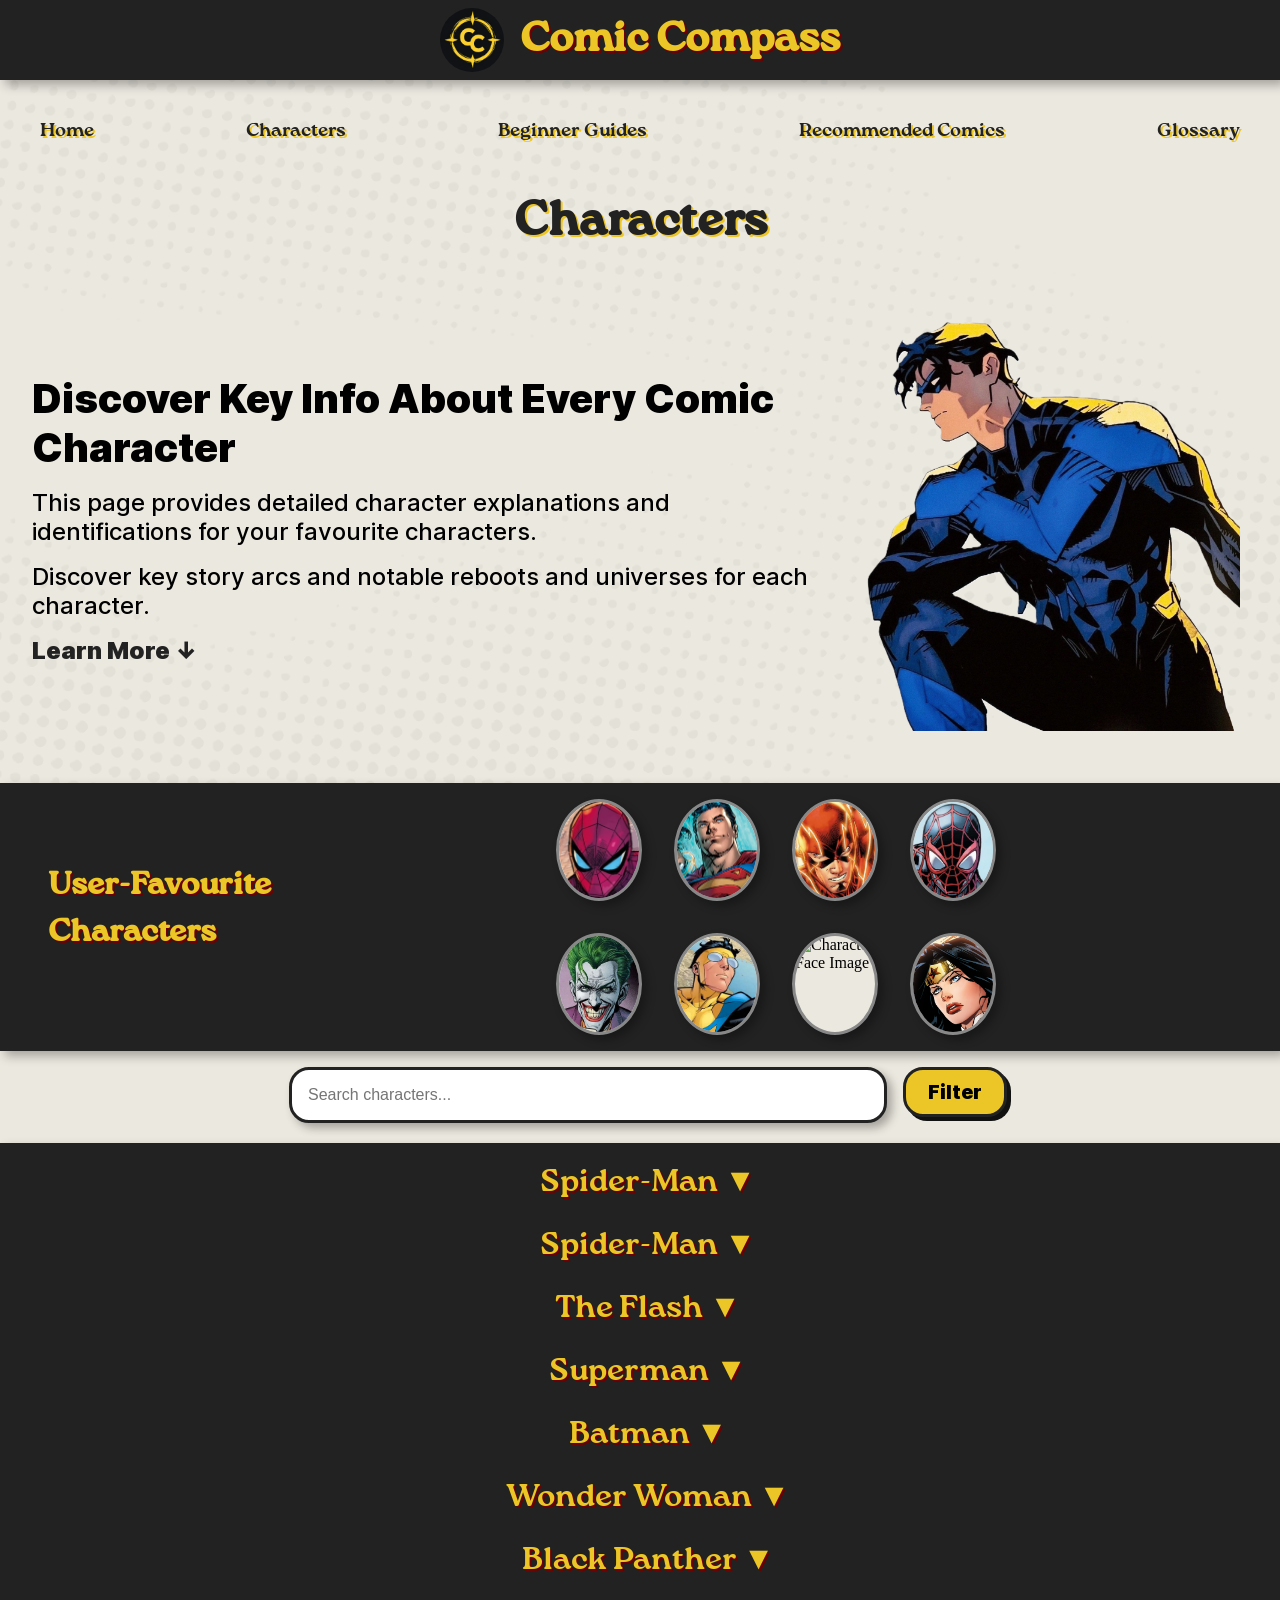
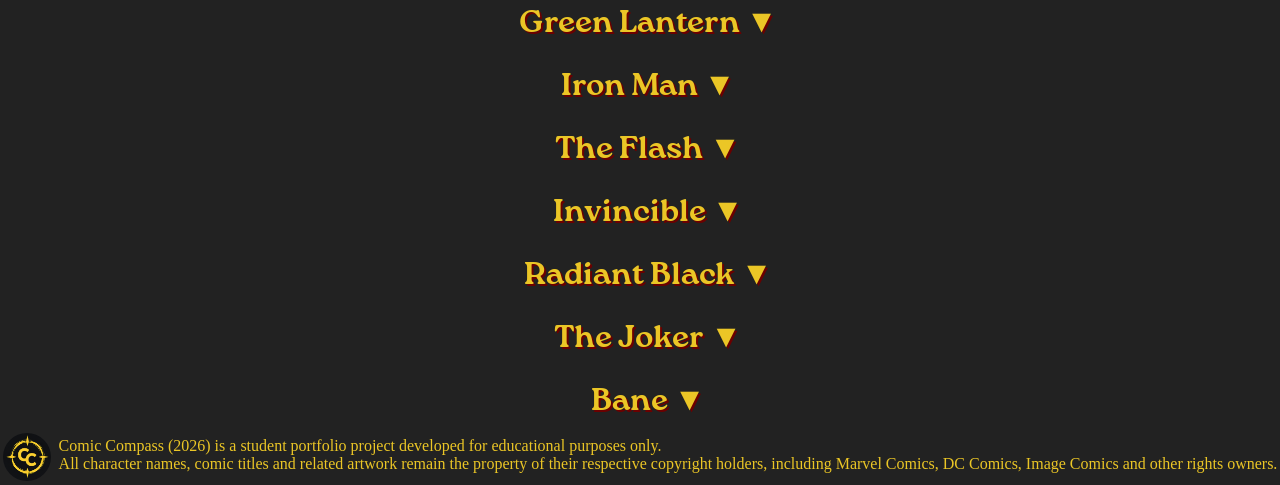
==== commit 695efa32: "Final Polished Depolyment Push" ====
--- a/characters.html
+++ b/characters.html
@@ -93,8 +93,8 @@
             </div>
 
             <div class="footer-txt">
-                <p>© 2026 Comic Compass. All rights are reserved.</p>
-                <p>All content including text, images and graphics is for informational purposes only. Any unauthorized use or reproduction is prohibited.</p> 
+                <p>Comic Compass (2026) is a student portfolio project developed for educational purposes only.</p>
+                <p>All character names, comic titles and related artwork remain the property of their respective copyright holders, including Marvel Comics, DC Comics, Image Comics and other rights owners.</p>  
             </div>         
         </div>
     </footer>    
--- a/CSS/style.css
+++ b/CSS/style.css
@@ -1,3 +1,8 @@
+/*----------------------------*/
+/*Global Styling*/
+/*----------------------------*/
+
+/*--------------Font Styles-----------*/
 @font-face {
   font-family: 'RocaOneBold';
   src: url('../assets/fonts/roca-one-bold.ttf') format('truetype');
@@ -22,6 +27,7 @@
   font-family: 'InterSemiBold';
   src: url('../assets/fonts/Inter-SemiBold.woff2') format('woff2');
 }
+/*-------------------------------------*/
 
 * {
     padding: 0;
@@ -34,7 +40,22 @@
     min-height: 100dvh; /* Dynamic viewport height to prevent mobile browser glitches */
     display: grid;
     grid-template-rows: auto 1fr auto; /* Header, Main Content, Footer */
-}
+    animation: pageLoad 0.6s ease-out;
+}
+
+/*------Full Page Animation to make page fade in---------*/
+@keyframes pageLoad {
+    from {
+        opacity: 0;
+        transform: translateY(-20px);
+    }
+
+    to {
+        opacity: 1;
+        transform: translateY(0);
+    }
+}
+/*-------------------------------------*/
 
 html {
     scroll-behavior: smooth;
@@ -112,7 +133,6 @@
     
 }
 
-
 .nav-link::before {
     content: "";
     position: absolute;
@@ -140,313 +160,14 @@
     transform: translate(-50%, -50%) scale(1);
 }
 
-
-/* Home Page & Partial Universal Styling */
-
-#hero-home {
-    padding: 2rem;
-    margin-bottom: 1rem;
-    display: flex;
-    align-items: center;
-    justify-content: center;
-    gap: 3rem;
-}
-
-#home-img img {
-    margin-top: 0.5rem;
-    margin-right: 0.5rem;
-    height: auto;
-    width: 30rem;
-}
-
-.hero-bold {
-    font-family: 'InterBlack', sans-serif;
-    font-size: 2.5rem;
-    margin-bottom: 1rem;
-}
-
-.hero-normal {
-    font-family: 'InterMedium', sans-serif;
-    font-size: 1.5rem;
-    margin-bottom: 1rem;
-}
-
-#start-btn1 {
-    cursor: pointer;
-    color: #222222;
-    font-family: 'InterBlack', sans-serif;
-    font-size: 1.5rem;
-}
-
-#start-btn2 {
-    cursor: pointer;
-    color: #EBC626;
-    font-family: 'InterBlack', sans-serif;
-    font-size: 1.5rem;
-}
-
-#start-btn1:hover {
-    cursor: pointer;
-    color: #4b4b4b;
-    font-family: 'InterBlack', sans-serif;
-    font-size: 1.5rem;
-}
-
-#start-btn2:hover {
-    cursor: pointer;
-    color: #c3a41b;
-    font-family: 'InterBlack', sans-serif;
-    font-size: 1.5rem;
-}
-
-.container1 {
-    background-color: #222222;
-    box-shadow: 5px 5px 10px rgba(0, 0, 0, 0.3);
-    margin-bottom: 1rem;
-    padding: 1rem;
-    height: auto;
-    display: flex;
-    justify-content: center;
-    align-items: center;
-}
-
-.container2 {
-    background-color: transparent;
-    height: auto;
-    padding: 1rem;
-    margin-bottom: 1rem;
-}
-
-.heading-style-1 {
-    font-family: 'RocaOneBold', sans-serif;
-    font-size: 2rem;
-    color: #EBC626;
-    text-shadow: 2px 2px 0 #6b0000;
-    margin-bottom: 1rem;
-}
-
-.heading-style-2 {
-    font-family: 'RocaOneBold', sans-serif;
-    font-size: 2rem;
-    color: #222222;
-    text-shadow: 2px 2px 0 #EBC626;
-    margin-bottom: 1rem;
-}
-
-footer {
-    background-color: #222222;
-    color: #EBC626;
-}
-
-footer img {
-    margin-top: 0.5rem;
-    border-radius: 50%;
-    height: 3rem;
-    width: 3rem;
-}
-
-.footer-content {
-    display: flex;
-    align-items: center;
-    justify-content: center;
-    gap: 1rem;
-}
-
-.section-layout {
-    position: relative;
-    flex-direction: column;
-    padding: 1rem;
-}
-
-.card-grid {
-    width: 100%;
-    display: flex;
-    justify-content: space-around;
-    align-items: center;
-    gap: 2rem;
-}
-
-.card {
-    display: flex;
-    align-items: center;
-    gap: 1rem;
-    max-width: 25rem;
-    transition: transform 0.3s ease;
-    cursor: pointer;
-}
-
-.card:hover {
-    transform: scale(1.2);
-}
-
-.card h3 {
-    font-family: 'InterBlack', sans-serif;
-    font-size: 1.3rem;
-    color: #EBC626;
-}
-
-.container2 .card h3 {
-    color: #222222;
-}
-
-.card-img {
-
-    height: 6rem;
-    width: 5rem;
-    border: 0.2rem solid #888888;
-    border-radius: 50%;
-    background-color: #EBE8DF;
-    box-shadow: 5px 5px 10px rgba(0, 0, 0, 0.3);
-    position: relative;
-    flex-shrink: 0;
-}
-
-.page-link1 {
-    color: #EBC626;
-    cursor: pointer;
-    display: flex;
-    justify-content: right;
-    align-items: 0;
-    font-family: 'InterMedium', sans-serif;
-    font-size: 1rem;
-    margin-top: 1rem;
-}
-
-.page-link1:hover {
-    color: #836e14;
-}
-
-.page-link2 {
-    color: #222222;
-    cursor: pointer;
-    display: flex;
-    justify-content: right;
-    align-items: 0;
-    font-family: 'InterMedium', sans-serif;
-    font-size: 1rem;
-    margin-top: 1rem;
-}
-
-.page-link2:hover {
-    color: #706f6f;
-}
-
-.recommended-grid {
-    justify-content: center;
-    gap: 8rem;
-}
-
-.character-grid {
-    background-color: #222222;
-    border-radius: 10px;
-    padding: 1rem;
-    width: auto;
-}
-
-.character-grid .card-img {
-    height: 5rem;
-    width: 4rem;
-    border-width: 0.2rem;
-}
-
-#char-card {
-    transition: transform 0.3s ease;
-    cursor: pointer;
-}
-
-
-#char-card img {
+.search-bar {
+    display: flex;
+    justify-content: center;
+    gap: 16px;
+}
+
+.search-input {
     
-    width: 100%;
-    height: 100%;
-    object-fit: cover;
-    display: block;
-    border-radius: 50%;
-}
-
-#char-card:hover {
-    transform: scale(1.2);
-}
-
-.guide-card {
-    width: 7rem;
-    height: auto;
-    border: 0.1rem solid #222222;
-    border-radius: 0%;
-    background-color: #EBE8DF;
-    position: relative;
-    flex-shrink: 0;
-}
-
-.guide-card img {
-    width: 100%;
-    height: 100%;
-    object-fit: cover;
-    display: block;
-}
-
-.reading {
-    width: 7rem;
-    height: auto;
-    border: 0.1rem solid #EBE8DF;
-    border-radius: 0%;
-    background-color: #EBE8DF;
-    position: relative;
-    flex-shrink: 0;
-}
-
-.reading img {
-    width: 100%;
-    height: 100%;
-    object-fit: cover;
-    display: block;
-}
-
-.lingo-section {
-    position: relative;
-    padding: 1rem;
-}
-
-.lingo-section h2 {
-    margin-bottom: 1.5rem;
-}
-
-.lingo-section p {
-    font-family: 'InterMedium', sans-serif;
-    font-size: 1.1rem;
-    margin-bottom: 0.5rem;
-}
-
-/*/////////////////////////////////////////////*/
-
-
-/* Characters Page & Partial Universal Styling */
-
-#char-pg-title {
-    font-size: 3rem;
-    display: flex;
-    justify-content: center;
-}
-
-#charsPage-img img {
-    margin-top: 0.5rem;
-    margin-right: 0.5rem;
-    height: auto;
-    width: 24rem;
-}
-
-#pop-chars-title {
-    width: 15rem;
-    padding-left: 2rem;
-}
-
-.search-bar {
-    display: flex;
-    justify-content: center;
-    gap: 16px;
-}
-
-.search-input {
     width: 35rem;
     padding: 16px;
     border: 3px solid #222222;
@@ -477,6 +198,355 @@
     justify-content: center;
     align-items: center;
 }
+
+.filter-buttons:hover {
+    opacity: 0.9;
+    transform: scale(1.1);
+}
+
+.filter-panel {
+    display: none;
+    margin: 1rem;
+    padding: 1rem;
+    border: 3px solid #111;
+    border-radius: 10px;
+    background: white;
+    box-shadow: 5px 5px 10px rgba(0, 0, 0, 0.3);
+
+}
+
+.filter-panel button{
+    font-family: 'InterMedium', sans-serif;
+    font-size: 0.9rem;
+    padding: 0.5rem;
+    border: 2px solid #222222;
+    border-radius: 10px;
+}
+
+.filter-panel button:hover{
+    opacity: 0.9;
+    transform: scale(1.1);
+}
+
+.filter-panel-open {
+    display: flex;
+    gap: 1rem;
+    flex-wrap: wrap;
+}
+
+.active-filter {
+    background: #ffd000;
+    color: #111;
+    text-shadow: none;
+    font-weight: bold;
+}
+
+
+/*----------------------------*/
+/*Home Page Styling*/
+/*----------------------------*/
+#hero-home {
+    padding: 2rem;
+    margin-bottom: 1rem;
+    display: flex;
+    align-items: center;
+    justify-content: center;
+    gap: 3rem;
+}
+
+#home-img img {
+    margin-top: 0.5rem;
+    margin-right: 0.5rem;
+    height: auto;
+    width: 30rem;
+}
+
+.hero-bold {
+    font-family: 'InterBlack', sans-serif;
+    font-size: 2.5rem;
+    margin-bottom: 1rem;
+}
+
+.hero-normal {
+    font-family: 'InterMedium', sans-serif;
+    font-size: 1.5rem;
+    margin-bottom: 1rem;
+}
+
+#start-btn1 {
+    cursor: pointer;
+    color: #222222;
+    font-family: 'InterBlack', sans-serif;
+    font-size: 1.5rem;
+}
+
+#start-btn2 {
+    cursor: pointer;
+    color: #EBC626;
+    font-family: 'InterBlack', sans-serif;
+    font-size: 1.5rem;
+}
+
+#start-btn1:hover {
+    cursor: pointer;
+    color: #4b4b4b;
+    font-family: 'InterBlack', sans-serif;
+    font-size: 1.5rem;
+}
+
+#start-btn2:hover {
+    cursor: pointer;
+    color: #c3a41b;
+    font-family: 'InterBlack', sans-serif;
+    font-size: 1.5rem;
+}
+
+.container1 {
+    background-color: #222222;
+    box-shadow: 5px 5px 10px rgba(0, 0, 0, 0.3);
+    margin-bottom: 1rem;
+    padding: 1rem;
+    height: auto;
+    display: flex;
+    justify-content: center;
+    align-items: center;
+}
+
+.container2 {
+    background-color: transparent;
+    height: auto;
+    padding: 1rem;
+    margin-bottom: 1rem;
+}
+
+.heading-style-1 {
+    font-family: 'RocaOneBold', sans-serif;
+    font-size: 2rem;
+    color: #EBC626;
+    text-shadow: 2px 2px 0 #6b0000;
+    margin-bottom: 1rem;
+}
+
+.heading-style-2 {
+    font-family: 'RocaOneBold', sans-serif;
+    font-size: 2rem;
+    color: #222222;
+    text-shadow: 2px 2px 0 #EBC626;
+    margin-bottom: 1rem;
+}
+
+footer {
+    background-color: #222222;
+    color: #EBC626;
+}
+
+.footer-txt {
+    gap: 1rem;
+}
+
+footer img {
+    margin-top: 0.5rem;
+    border-radius: 50%;
+    height: 3rem;
+    width: 3rem;
+}
+
+.footer-content {
+    display: flex;
+    align-items: center;
+    justify-content: center;
+    gap: 0.5rem;
+}
+
+.section-layout {
+    position: relative;
+    flex-direction: column;
+    padding: 1rem;
+}
+
+.card-grid {
+    width: 100%;
+    display: flex;
+    justify-content: space-around;
+    align-items: center;
+    gap: 2rem;
+}
+
+.card {
+    display: flex;
+    align-items: center;
+    gap: 1rem;
+    max-width: 25rem;
+    transition: transform 0.3s ease;
+    cursor: pointer;
+}
+
+.card:hover {
+    transform: scale(1.2);
+}
+
+.card h3 {
+    font-family: 'InterBlack', sans-serif;
+    font-size: 1.3rem;
+    color: #EBC626;
+}
+
+.container2 .card h3 {
+    color: #222222;
+}
+
+.card-img {
+
+    height: 6rem;
+    width: 5rem;
+    border: 0.2rem solid #888888;
+    border-radius: 50%;
+    background-color: #EBE8DF;
+    box-shadow: 5px 5px 10px rgba(0, 0, 0, 0.3);
+    position: relative;
+    flex-shrink: 0;
+}
+
+.page-link1 {
+    color: #EBC626;
+    cursor: pointer;
+    display: flex;
+    justify-content: right;
+    align-items: 0;
+    font-family: 'InterMedium', sans-serif;
+    font-size: 1rem;
+    margin-top: 1rem;
+}
+
+.page-link1:hover {
+    color: #836e14;
+}
+
+.page-link2 {
+    color: #222222;
+    cursor: pointer;
+    display: flex;
+    justify-content: right;
+    align-items: 0;
+    font-family: 'InterMedium', sans-serif;
+    font-size: 1rem;
+    margin-top: 1rem;
+}
+
+.page-link2:hover {
+    color: #706f6f;
+}
+
+.recommended-grid {
+    justify-content: center;
+    gap: 8rem;
+}
+
+.character-grid {
+    background-color: #222222;
+    border-radius: 10px;
+    padding: 1rem;
+    width: auto;
+}
+
+.character-grid .card-img {
+    height: 5rem;
+    width: 4rem;
+    border-width: 0.2rem;
+}
+
+#char-card {
+    transition: transform 0.3s ease;
+    cursor: pointer;
+}
+
+
+#char-card img {
+    
+    width: 100%;
+    height: 100%;
+    object-fit: cover;
+    display: block;
+    border-radius: 50%;
+}
+
+#char-card:hover {
+    transform: scale(1.2);
+}
+
+.guide-card {
+    width: 7rem;
+    height: auto;
+    border: 0.1rem solid #222222;
+    border-radius: 0%;
+    background-color: #EBE8DF;
+    position: relative;
+    flex-shrink: 0;
+}
+
+.guide-card img {
+    width: 100%;
+    height: 100%;
+    object-fit: cover;
+    display: block;
+}
+
+.reading {
+    width: 7rem;
+    height: auto;
+    border: 0.1rem solid #EBE8DF;
+    border-radius: 0%;
+    background-color: #EBE8DF;
+    position: relative;
+    flex-shrink: 0;
+}
+
+.reading img {
+    width: 100%;
+    height: 100%;
+    object-fit: cover;
+    display: block;
+}
+
+.lingo-section {
+    position: relative;
+    padding: 1rem;
+}
+
+.lingo-section h2 {
+    margin-bottom: 1.5rem;
+}
+
+.lingo-section p {
+    font-family: 'InterMedium', sans-serif;
+    font-size: 1.1rem;
+    margin-bottom: 0.5rem;
+}
+
+/*/////////////////////////////////////////////*/
+
+
+/*----------------------------*/
+/*Characters Page Styling*/
+/*----------------------------*/
+#char-pg-title {
+    font-size: 3rem;
+    display: flex;
+    justify-content: center;
+}
+
+#charsPage-img img {
+    margin-top: 0.5rem;
+    margin-right: 0.5rem;
+    height: auto;
+    width: 24rem;
+}
+
+#pop-chars-title {
+    width: 15rem;
+    padding-left: 2rem;
+}
+
 
 .container {
     background-color: #222222;
@@ -588,12 +658,12 @@
     border-radius: 10px;
     transition: 0.3s ease;
 }
-
-
 /*/////////////////////////////////////////////*/
 
 
-/* Beginner Guides Page & Partial Universal Styling */
+/*----------------------------*/
+/*Beginner Guides Page Styling*/
+/*----------------------------*/
 #hero-guides {
     background-color: #222222;
     color: #EBC626;
@@ -678,11 +748,12 @@
     padding-left: 1rem;
     margin-bottom: 1rem;
 }
-
 /*/////////////////////////////////////////////*/
 
 
-/* Recommendations Page & Partial Universal Styling */
+/*----------------------------*/
+/*Recommendations Page Styling*/
+/*----------------------------*/
 #hero-recommend {
     padding: 2rem;
     margin-bottom: 1rem;
@@ -754,10 +825,57 @@
 
 .recommendation-title:hover .recommendation-note {
     display: block;
-}
+}  
+
+.reading-arrow::before {
+    content: "→";
+    font-size: 4rem;
+    font-weight: bold;
+    color: #EBC626;
+    align-self: center;
+    flex: 0 0 auto;
+}
+
+.recommended-list .card-grid {
+    display: flex;
+    flex-wrap: wrap;
+    gap: 2rem;
+    align-items: center;
+}
+
+.recommended-list .card {
+    flex: 0 1 14rem;
+    margin-bottom: 2rem;
+    margin-left: 1rem;
+    margin-right: 1rem;
+}
+
+/*----------Recommendation Accordion-------*/
+.accordion-toggle {
+    width: 100%;
+    background: none;
+    border: none;
+    color: #EBC626;
+    font-family: 'RocaOneBold', sans-serif;
+    font-size: 2rem;
+    cursor: pointer;
+    text-shadow: 2px 2px 0 #6b0000;
+}
+
+.accordion-content {
+    display: none;
+    margin-top: 1rem;
+}
+
+.accordion-content.accordion-open {
+    display: block;
+}
+/*---------------------------------*/
 /*/////////////////////////////////////////////*/
 
-/* Glossary Page & Partial Universal Styling */
+/*----------------------------*/
+/*Glossary Page Styling*/
+/*----------------------------*/
 #hero-glossary {
     background-color: #222222;
     color: #EBC626;
@@ -834,80 +952,31 @@
     font-size: 2rem;
 }
 
+
+.glossary-def p {
+    text-shadow: none;
+    font-size: 1.2rem;
+    font-family: 'InterMedium', sans-serif;
+    margin-bottom: 0.7rem;
+}
+
+.glossary-eg p {
+    text-shadow: none;
+    font-size: 1.2rem;
+    font-family: 'InterMedium', sans-serif;
+    margin-bottom: 1.5rem;
+}
 /*/////////////////////////////////////////////*/
 
 
 
 
-
-
-
-
-
-
-
-
-
-
-
-
-.filter-panel {
-    display: none;
-    margin-top: 1rem;
-    padding: 1rem;
-    border: 3px solid #111;
-    background: white;
-}
-
-.filter-panel-open {
-    display: flex;
-    gap: 1rem;
-    flex-wrap: wrap;
-}
-
-.active-filter {
-    background: #ffd000;
-    font-weight: bold;
-}
-
-
-
-
-
-/*accordion*/
-
-.accordion-toggle {
-    width: 100%;
-    background: none;
-    border: none;
-    color: #EBC626;
-    font-family: 'RocaOneBold', sans-serif;
-    font-size: 2rem;
-    cursor: pointer;
-    text-shadow: 2px 2px 0 #6b0000;
-}
-
-.accordion-content {
-    display: none;
-    margin-top: 1rem;
-}
-
-.accordion-content.accordion-open {
-    display: block;
-}
-
-
-
-/* ================================================= */
-/* TABLET RESPONSIVE DESIGN */
-/* ================================================= */
-
+/*----------------------------*/
+/*Resposive Design: Tablet*/
+/*----------------------------*/
 @media (max-width: 768px) {
 
-    /* ===================================== */
-    /* GLOBAL */
-    /* ===================================== */
-
+/*---------Global Tablet Styling------*/
     .nav-bar {
         gap: 1.5rem;
         margin-bottom: 1rem;
@@ -935,7 +1004,11 @@
     }
 
     .card h3 {
-        font-size: 1rem;
+        font-size: 0.9rem;
+    }
+
+    .card:hover {
+        transform: scale(1.1);
     }
 
     .card-img {
@@ -957,10 +1030,7 @@
         height: auto;
     }
 
-    /* ===================================== */
-    /* HOME PAGE */
-    /* ===================================== */
-
+/*---------Home Page Tablet Styling------*/
     #hero-home {
         padding: 1rem;
         gap: 1rem;
@@ -981,8 +1051,6 @@
     .recommended-grid {
         gap: 3rem;
     }
-
-    /* Popular Characters Section */
 
     .character-grid {
         display: grid;
@@ -1001,10 +1069,7 @@
         height: auto;
     }
 
-    /* ===================================== */
-    /* CHARACTERS PAGE */
-    /* ===================================== */
-
+/*---------Characters Page Tablet Styling------*/
     #char-pg-title {
         font-size: 2.5rem;
     }
@@ -1017,13 +1082,24 @@
         width: 10rem;
     }
 
+    #hero-guides p {
+        font-size: 1.5rem;
+    }
+
+    #hero-guides .hero-normal {
+        font-size: 0.8rem;
+    }
+
     .character-card {
         padding-right: 1rem;
     }
 
-    /* ===================================== */
-    /* BEGINNER GUIDES PAGE */
-    /* ===================================== */
+    .character-tooltip {
+        left: -140%;
+        top: -80%;
+    }
+
+/*---------Beginner Guides Page Tablet Styling------*/
 
     #hero-guides {
         gap: 1rem;
@@ -1038,9 +1114,7 @@
         padding: 1rem;
     }
 
-    /* ===================================== */
-    /* RECOMMENDATIONS PAGE */
-    /* ===================================== */
+/*---------Recommendations page Styling------*/
 
     #hero-recommend {
         gap: 1rem;
@@ -1059,10 +1133,14 @@
         padding: 1rem;
     }
 
-    /* ===================================== */
-    /* GLOSSARY PAGE */
-    /* ===================================== */
-
+    .recommendation-note {
+        left: 50%;
+        transform: translateX(-50%) translateY(-100%);
+        width: 60vw;
+        top: 0%;
+    }
+
+/*---------Glossary Page Tablet Styling------*/
     #hero-glossary {
         gap: 1rem;
         padding: 1rem;
@@ -1092,25 +1170,31 @@
     }
 }
 
-/* ================================================= */
-/* MOBILE RESPONSIVE DESIGN */
-/* ================================================= */
+/*----------------------------*/
+/*Resposive Design: Mobile*/
+/*----------------------------*/
 
 @media (max-width: 480px) {
 
-    /* ===================================== */
-    /* GLOBAL */
-    /* ===================================== */
+/*---------Global Mobile Styling------*/
 
     .logo-title {
         flex-direction: column;
-        gap: 0.5rem;
+        margin-bottom: 0.5rem;
+        gap: 0.2rem;
         padding: 0.5rem;
         text-align: center;
     }
 
+    .logo-title img {
+        margin-top: 0.2rem;
+        margin-bottom: 0.2rem;
+        width: 3rem;
+        height: 3rem;
+    }
+
     .logo-title h1 {
-        font-size: 2rem;
+        font-size: 1.5rem;
     }
 
     .hamburger-btn {
@@ -1162,7 +1246,11 @@
     }
 
     .card h3 {
-        font-size: 1rem;
+        font-size: 0.8rem;
+    }
+
+    .card:hover {
+        transform: scale(1.1);
     }
 
     .search-bar {
@@ -1191,9 +1279,7 @@
         text-align: center;
     }
 
-    /* ===================================== */
-    /* HOME PAGE */
-    /* ===================================== */
+/*---------Home Page Mobile Styling------*/
 
     #hero-home {
         flex-direction: column;
@@ -1225,9 +1311,15 @@
         gap: 1rem;
     }
 
-    /* ===================================== */
-    /* CHARACTERS PAGE */
-    /* ===================================== */
+    .lingo-section h2 {
+        margin-bottom: 1rem;
+    }
+
+    .lingo-section p {
+        margin-bottom: 1rem;
+    }
+
+/*---------Character's page Mobile Styling------*/
 
     #char-pg-title {
         font-size: 2rem;
@@ -1242,9 +1334,14 @@
         margin-right: 0.5rem;
     }
 
+
     .character-tooltip {
         width: 10rem;
         font-size: 0.8rem;
+    }
+
+    #pop-chars-title {
+        padding-left: 0;
     }
 
     #pop-char-grid {
@@ -1252,29 +1349,46 @@
         grid-template-columns: repeat(2, 1fr);
         gap: 2rem;
         width: fit-content;
-        margin: 0 auto;
-    }
-
-    /* ===================================== */
-    /* BEGINNER GUIDES PAGE */
-    /* ===================================== */
+    }
+
+    .character-tooltip {
+        transform: translateX(-25%) translateY(100%);
+        padding: 0.3rem;
+        width: 8rem;
+    }
+
+/*---------Beginner Guides page Mobile Styling------*/
 
     #hero-guides {
         flex-direction: column;
         text-align: center;
     }
 
+    .hide-barry {
+        display: none;
+    }
+
     #guidesPage-img img {
-        width: 12rem;
+        width: 9rem;
     }
 
     #guides-container {
         padding: 0.5rem;
     }
 
-    /* ===================================== */
-    /* RECOMMENDATIONS PAGE */
-    /* ===================================== */
+    #container-guides h3 {
+        font-size: 1.2rem;
+    }
+
+    .char-intro p {
+        font-size: 0.9rem;
+    }
+
+    .beginner-guide li {
+        font-size: 1rem;
+    }
+
+/*---------Recommendations Mobile Styling------*/
 
     #hero-recommend {
         flex-direction: column;
@@ -1294,9 +1408,16 @@
         font-size: 0.8rem;
     }
 
-    /* ===================================== */
-    /* GLOSSARY PAGE */
-    /* ===================================== */
+    .accordion-toggle {
+        font-size: 1.4rem;
+        margin-bottom: 2.5rem;
+    }
+
+    .reading-arrow::before {
+        content: "↓";
+    }
+
+/*---------Glossary Page Mobile Styling------*/
 
     #hero-glossary {
         flex-direction: column;
@@ -1304,12 +1425,12 @@
         margin: 0.5rem;
     }
 
+    .hide-radiant {
+        display: none;
+    }
+
     #glossaryPage-img img {
-        width: 8rem;
-    }
-
-    #glossaryPage-img-radiant img {
-        width: 12rem;
+        width: 7rem;
     }
 
     .glossary-term-grid {
